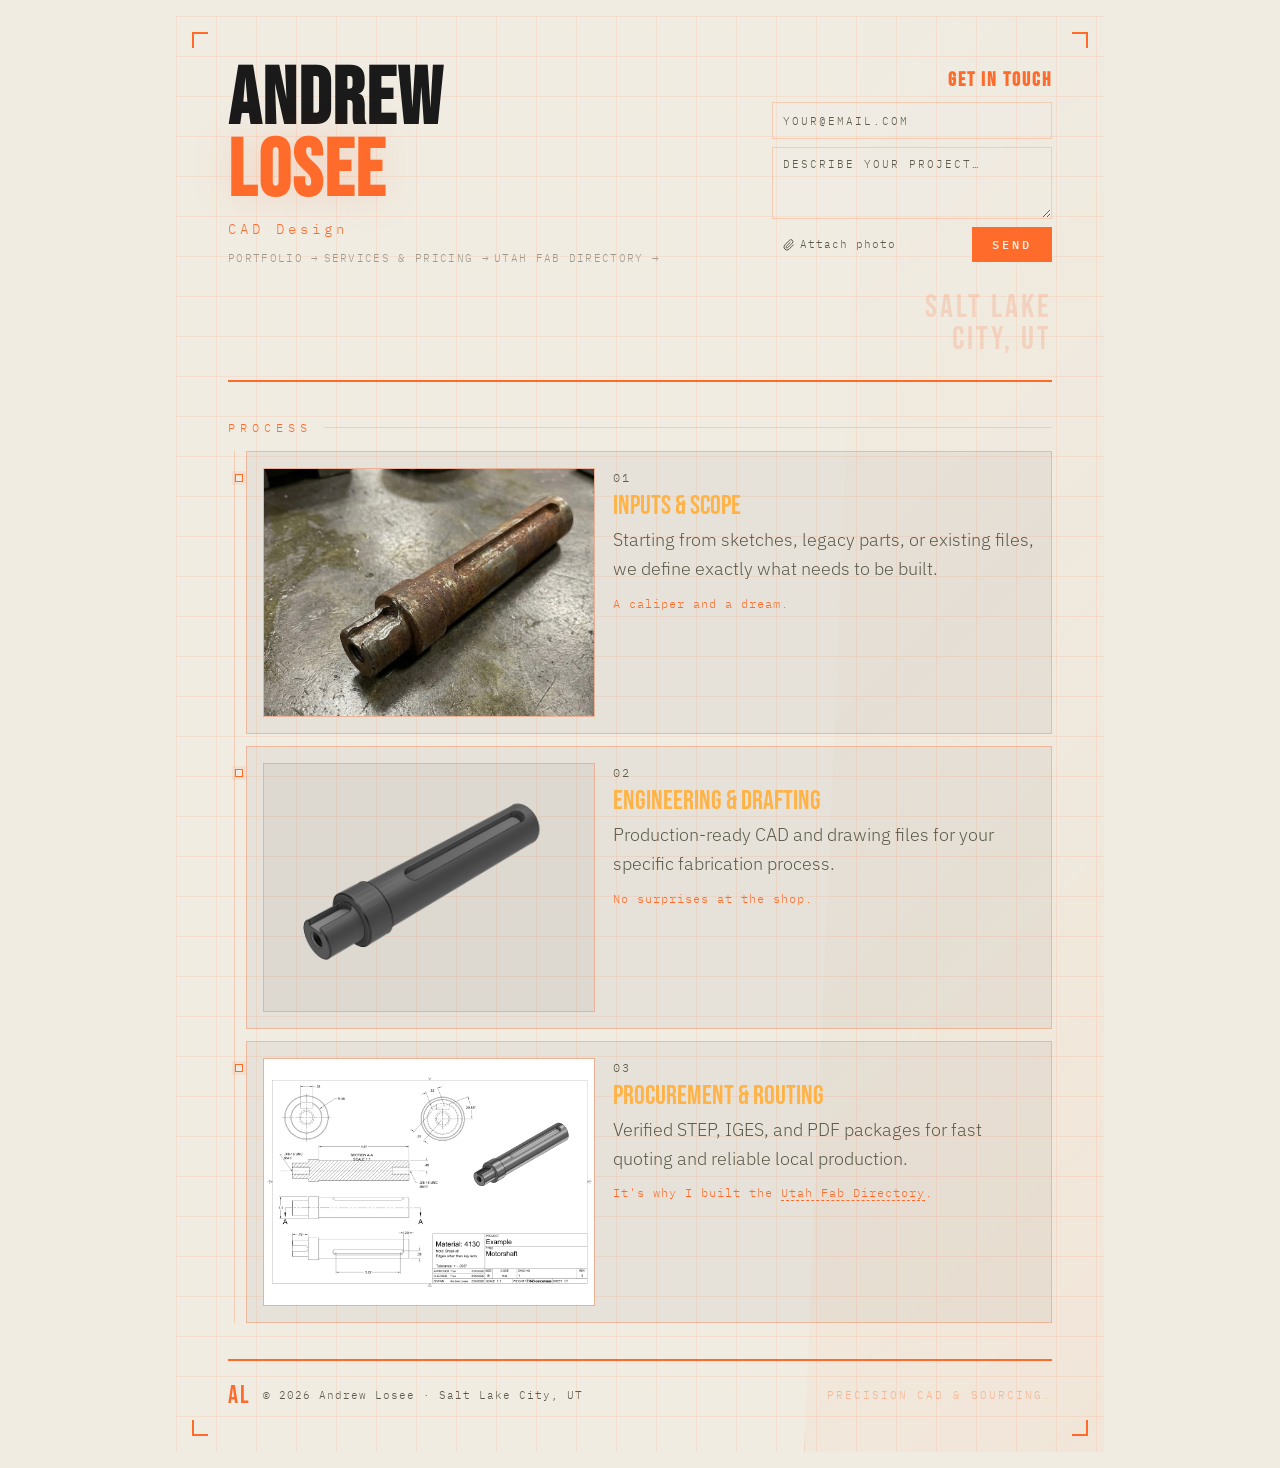
==== src/index.html @ 6720c411 "Description change no...." ====
<!DOCTYPE html>
<html lang="en">
<head>
  <meta charset="UTF-8">
  <meta name="viewport" content="width=device-width, initial-scale=1.0">

  <!-- SEO -->
  <title>Andrew Losee | CAD Design & Utah Fab Directory – Salt Lake City, UT</title>
  <meta name="description" content="CAD design and reverse engineering services in Salt Lake City, UT - plus the Utah Fabrication Directory, a searchable index of Utah machine shops, welders, laser cutters, and specialty fabricators.">
  <meta name="keywords" content="CAD design, Fusion 360, reverse engineering, blueprint, machinist, fabrication, Salt Lake City, Utah, Utah fabrication directory, machine shops Utah, laser cutting Utah, welding Utah">

  <!-- Open Graph -->
  <meta property="og:title" content="Andrew Losee | CAD Design & Utah Fab Directory">
  <meta property="og:description" content="CAD drafting services in Salt Lake City - napkin sketch to production-ready files. Also home of the Utah Fabrication Directory: machine shops, welders, laser cutters, and more across Utah.">
  <meta property="og:type" content="website">
  <meta property="og:url" content="https://utahfabdirectory.com">
  <meta property="og:image" content="https://utahfabdirectory.com/og-preview.png">

  <!-- Crosshair favicon (inline SVG, no extra file needed) -->
  <link rel="icon" href="data:image/svg+xml,<svg xmlns='http://www.w3.org/2000/svg' viewBox='0 0 32 32'><rect width='32' height='32' fill='%230d1117'/><circle cx='16' cy='16' r='10' fill='none' stroke='%23ff6b2b' stroke-width='1.5'/><line x1='16' y1='2' x2='16' y2='30' stroke='%23ff6b2b' stroke-width='1'/><line x1='2' y1='16' x2='30' y2='16' stroke='%23ff6b2b' stroke-width='1'/><circle cx='16' cy='16' r='2' fill='%23ff6b2b'/></svg>">

  <!-- Fonts -->
  <link rel="preconnect" href="https://fonts.googleapis.com">
  <link rel="preconnect" href="https://fonts.gstatic.com" crossorigin>
  <link href="https://fonts.googleapis.com/css2?family=Bebas+Neue&family=IBM+Plex+Mono:wght@400;600&family=IBM+Plex+Sans:ital,wght@0,300;0,400;0,600;1,300&family=Share+Tech+Mono&family=Barlow:wght@300;400;600&display=swap" rel="stylesheet">

  <!-- Stylesheets -->
  <link rel="stylesheet" href="css/base.css">
  <link rel="stylesheet" href="css/styles.css">
</head>
<body>

  <!-- ── LIGHTBOX ── -->
  <div class="lightbox" id="lightbox" role="dialog" aria-label="Portfolio image viewer" aria-modal="true">
    <button class="lightbox-close" onclick="closeLightbox()">[ CLOSE ]</button>
    <button class="lightbox-arrow lightbox-prev" onclick="navigateLightbox(-1)" aria-label="Previous image">&#8249;</button>
    <img id="lightbox-img" src="" alt="">
    <button class="lightbox-arrow lightbox-next" onclick="navigateLightbox(1)" aria-label="Next image">&#8250;</button>
    <div class="lightbox-label" id="lightbox-label"></div>
  </div>

  <!-- ── PAGE WRAPPER ── -->
  <div class="page-wrap">


    <div class="flyer">
      <!-- Background decoration -->
      <div class="bg-grid"></div>
      <div class="accent-bar"></div>
      <div class="corner tl"></div>
      <div class="corner tr"></div>
      <div class="corner bl"></div>
      <div class="corner br"></div>

      <!-- ── HEADER ── -->
      <header class="header">
        <div class="name-block">
          <h1>Andrew<br><span>Losee</span></h1>
          <div class="tagline">CAD Design</div>
          <a href="portfolio.html" class="pricing-nav-link">Portfolio &#8594;</a>
          <a href="pricing.html" class="pricing-nav-link">Services &amp; Pricing &#8594;</a>
          <a href="direct.html" class="pricing-nav-link">Utah Fab Directory &#8594;</a>
        </div>
        <div class="header-contact">
          <h4>Get In Touch</h4>
          <form id="contactForm" class="contact-form" novalidate>
            <div class="cf-row">
              <input type="email" id="cfEmail" class="cf-input" placeholder="your@email.com" required autocomplete="email">
            </div>
            <div class="cf-row">
              <textarea id="cfMessage" class="cf-input cf-textarea" placeholder="Describe your project…" rows="3" required maxlength="1000"></textarea>
            </div>
            <div class="cf-row cf-row--split">
              <label class="cf-file-label" id="cfFileLabel">
                <svg width="12" height="12" viewBox="0 0 24 24" fill="none" stroke="currentColor" stroke-width="2"><path d="M21.44 11.05l-9.19 9.19a6 6 0 01-8.49-8.49l9.19-9.19a4 4 0 015.66 5.66l-9.2 9.19a2 2 0 01-2.83-2.83l8.49-8.48"/></svg>
                <span id="cfFileName">Attach photo</span>
                <input type="file" id="cfFile" accept="image/*" class="sr-only">
              </label>
              <button type="submit" class="cf-submit" id="cfSubmitBtn">SEND</button>
            </div>
            <div class="cf-feedback" id="cfFeedback"></div>
          </form>
          <div id="quoteConfirmation" class="quote-confirmation" style="display:none">
            <div class="quote-msg">Project brief received. I will review the scope and provide a formal quote within 24 hours.</div>
            <p class="quote-deposit-note">Once we agree on scope and price, pay your deposit securely below.</p>
            <a href="https://paypal.me/UtahFabDirectory?country.x=US&amp;locale.x=en_US" target="_blank" rel="noopener noreferrer" class="quote-paypal-btn">Pay Deposit via PayPal</a>
            <button type="button" class="quote-reset-btn" id="quoteResetBtn">← SEND ANOTHER MESSAGE</button>
          </div>
          <div class="header-location">SALT LAKE<br>CITY, UT</div>
        </div>
      </header>

      <!-- ── PROCESS ── -->
      <section class="process-portfolio-section">
        <div class="section-label">Process</div>
        <div class="timeline">

          <article class="timeline-step">
            <div class="timeline-media thumb" onclick="openLightbox(this)" data-label="INTAKE · Rusty Driveshaft">
              <img src="assets/rusty driveshaft.png" alt="Rusty driveshaft on a workbench" loading="lazy">
              <div class="thumb-overlay">[ VIEW ]</div>
            </div>
            <div class="timeline-content">
              <div class="step-num">01</div>
              <div class="step-title">Inputs &amp; Scope</div>
              <div class="step-desc">Starting from sketches, legacy parts, or existing files, we define exactly what needs to be built.</div>
              <div class="step-caption">A caliper and a dream.</div>
            </div>
          </article>

          <article class="timeline-step">
            <div class="timeline-media thumb" onclick="openLightbox(this)" data-label="MODEL · Render">
              <img src="assets/Render.png" alt="CAD render of a driveshaft" loading="lazy">
              <div class="thumb-overlay">[ VIEW ]</div>
            </div>
            <div class="timeline-content">
              <div class="step-num">02</div>
              <div class="step-title">Engineering &amp; Drafting</div>
              <div class="step-desc">Production-ready CAD and drawing files for your specific fabrication process.</div>
              <div class="step-caption">No surprises at the shop.</div>
            </div>
          </article>

          <article class="timeline-step">
            <div class="timeline-media thumb" onclick="openLightbox(this)" data-label="OUTPUT · Blueprint">
              <img src="assets/Driveshaft blueprint.png" alt="Blueprint drawing of the driveshaft" loading="lazy">
              <div class="thumb-overlay">[ VIEW ]</div>
            </div>
            <div class="timeline-content">
              <div class="step-num">03</div>
              <div class="step-title">Procurement &amp; Routing</div>
              <div class="step-desc">Verified STEP, IGES, and PDF packages for fast quoting and reliable local production.</div>
              <div class="step-caption">It's why I built the <a href="direct.html" class="inline-link">Utah Fab Directory</a>.</div>
            </div>
          </article>

        </div>
      </section>

      <!-- ── FOOTER / CONTACT ── -->
      <footer class="footer">
        <div class="footer-sig">
          <span class="footer-initials">AL</span>
          <span class="footer-copy">&copy; 2026 Andrew Losee &middot; Salt Lake City, UT</span>
        </div>
        <div class="footer-tagline">Precision CAD &amp; Sourcing.</div>
      </footer>

    </div><!-- end .flyer -->
  </div><!-- end .page-wrap -->

  <!-- Supabase JS client -->
  <script defer src="https://cdn.jsdelivr.net/npm/@supabase/supabase-js@2/dist/umd/supabase.min.js"></script>
  <!-- Script loads last so DOM is ready -->
  <script type="module" src="js/modules/script.js"></script>

</body>
</html>
---- src/css/base.css ----
/* ═══════════════════════════════════════════════════════════════════════
   BASE.CSS — Shared foundation for entire Utah Fab project
   Loaded FIRST on every page. Page-specific sheets override as needed.
   ═══════════════════════════════════════════════════════════════════════ */

/* ── CSS RESET ───────────────────────────────────────────────────────── */
*, *::before, *::after {
  box-sizing: border-box;
  margin: 0;
  padding: 0;
  border-radius: 0 !important;
}

html {
  scroll-behavior: smooth;
}

img, picture, video, canvas, svg {
  display: block;
  max-width: 100%;
}

input, button, textarea, select {
  font: inherit;
}

select {
  background: var(--bg-deep);
  border: 1px solid var(--border-neutral);
  border-radius: var(--radius);
  color: var(--text-main);
  font-family: var(--font-mono);
  font-size: 0.8rem;
  padding: 8px 28px 8px 12px;  /* right padding reserves space for custom arrow */
  outline: none;
  cursor: pointer;
  transition: border-color 0.2s;
  appearance: none;
  -webkit-appearance: none;
  background-image: url("data:image/svg+xml,%3Csvg xmlns='http://www.w3.org/2000/svg' width='10' height='6' viewBox='0 0 10 6'%3E%3Cpath d='M0 0l5 6 5-6z' fill='%238a8a7a'/%3E%3C/svg%3E");
  background-repeat: no-repeat;
  background-position: right 10px center;
}
select:focus {
  border-color: var(--brand-orange-dim);
  outline: 2px solid var(--brand-orange-dim);
  outline-offset: 2px;
}

/* ── DESIGN TOKENS ───────────────────────────────────────────────────── */
:root {
  /* Brand palette */
  --brand-orange:      #ff6b2b;   /* Vibrant orange — portfolio accent     */
  --brand-orange-dim:  #e8500a;   /* De-saturated — directory / admin      */
  --brand-amber:       #f0a500;   /* Secondary warm — highlights, badges   */
  --brand-amber-light: #ffb347;   /* Lighter amber — step titles           */

  /* Backgrounds */
  --bg-dark:           #0d1117;   /* Deep blue-black (portfolio)           */
  --bg-deep:           #0f0f0f;   /* Near-black (directory / admin)        */
  --bg-surface:        #181818;   /* Card / header surface                 */
  --bg-surface-alt:    #222222;   /* Hover / alternate surface             */

  /* Text */
  --text-main:         #e8e4da;   /* Primary readable text                 */
  --text-bright:       #f0ebe0;   /* High-emphasis headings                */
  --text-muted:        #8a8a7a;   /* Secondary / label text                */
  --text-dim:          #7a7672;   /* Tertiary — timestamps, hints          */

  /* Borders */
  --border-color:      rgba(255, 107, 43, 0.22);  /* Warm subtle border  */
  --border-neutral:    #2e2e2e;   /* Neutral dark divider                  */

  /* Semantic */
  --danger:            #d63031;
  --success:           #00b894;

  /* Misc */
  --tag-bg:            #1e1e1e;
  --radius:            0;

  /* Fonts */
  --font-title:  'Bebas Neue', sans-serif;
  --font-mono:   'IBM Plex Mono', 'Share Tech Mono', monospace;
  --font-body:   'IBM Plex Sans', 'Barlow', sans-serif;

  /* Grid decoration */
  --grid-color:  rgba(255, 107, 43, 0.07);
}

/* ── GLOBAL BASE STYLES ──────────────────────────────────────────────── */
body {
  font-family: var(--font-body);
  background: var(--bg-deep);
  color: var(--text-main);
  min-height: 100vh;
  min-height: 100dvh;
  line-height: 1.6;
  font-weight: 300;
  -webkit-font-smoothing: antialiased;
}

::selection {
  background: rgba(255, 107, 43, 0.3);
  color: var(--text-bright);
}

a {
  color: inherit;
  text-decoration: none;
}

/* ── SCROLLBAR ───────────────────────────────────────────────────────── */
/* Chromium / Safari */
::-webkit-scrollbar       { width: 6px; height: 6px; }
::-webkit-scrollbar-track { background: var(--bg-deep); }
::-webkit-scrollbar-thumb { background: var(--border-neutral); border-radius: 0; }
::-webkit-scrollbar-thumb:hover { background: var(--brand-orange-dim); }
/* Firefox */
html {
  scrollbar-width: thin;
  scrollbar-color: var(--border-neutral) var(--bg-deep);
}

/* ── SHARED ENGINEERING DECORATIONS ──────────────────────────────────── */
.bg-grid {
  position: absolute; inset: 0;
  background-image:
    linear-gradient(rgba(255,107,43,0.06) 1px, transparent 1px),
    linear-gradient(90deg, rgba(255,107,43,0.06) 1px, transparent 1px);
  background-size: 40px 40px;
  pointer-events: none;
  z-index: 0;
}

.corner { position: absolute; width: 16px; height: 16px; pointer-events: none; z-index: 2; }
.corner.tl { top: 16px; left: 16px; border-top: 2px solid var(--brand-orange); border-left: 2px solid var(--brand-orange); }
.corner.tr { top: 16px; right: 16px; border-top: 2px solid var(--brand-orange); border-right: 2px solid var(--brand-orange); }
.corner.bl { bottom: 16px; left: 16px; border-bottom: 2px solid var(--brand-orange); border-left: 2px solid var(--brand-orange); }
.corner.br { bottom: 16px; right: 16px; border-bottom: 2px solid var(--brand-orange); border-right: 2px solid var(--brand-orange); }

.section-label {
  font-family: var(--font-mono);
  font-size: 12px;
  color: var(--brand-orange);
  letter-spacing: 5px;
  text-transform: uppercase;
  margin-bottom: 14px;
  display: flex;
  align-items: center;
  gap: 12px;
}
.section-label::after {
  content: '';
  flex: 1;
  height: 1px;
  background: rgba(255,107,43,0.25);
}

.ref-tag {
  position: absolute; bottom: 18px; left: 50%;
  transform: translateX(-50%);
  font-family: var(--font-mono);
  font-size: 11px;
  color: rgba(255,107,43,0.3);
  letter-spacing: 3px;
  white-space: nowrap;
  pointer-events: none;
}

/* ── ENTRANCE ANIMATIONS ─────────────────────────────────────────────── */
@keyframes revealUp {
  from { opacity: 0; transform: translateY(24px); }
  to   { opacity: 1; transform: translateY(0); }
}

@keyframes revealFade {
  from { opacity: 0; }
  to   { opacity: 1; }
}

@media (prefers-reduced-motion: reduce) {
  *, *::before, *::after {
    animation-duration: 0.01ms !important;
    animation-iteration-count: 1 !important;
    transition-duration: 0.01ms !important;
  }
}

/* ── UTILITY CLASSES ─────────────────────────────────────────────────── */
.hidden  { display: none !important; }
.sr-only {
  position: absolute; width: 1px; height: 1px;
  padding: 0; margin: -1px; overflow: hidden;
  clip-path: inset(50%); border: 0;
}
---- src/css/styles.css ----
/* ═══════════════════════════════════════════════════════════════════════
   STYLES.CSS — Portfolio page (index.html)
   Requires: base.css loaded first
   ═══════════════════════════════════════════════════════════════════════ */

/* ── PAGE-SPECIFIC OVERRIDES ── */
:root {
  /* Portfolio uses the blue-black bg and vibrant orange */
  --iron: var(--bg-dark);
  --orange: var(--brand-orange);
  --amber: var(--brand-amber-light);
  --light: var(--text-main);
  --muted: var(--text-muted);
  --radius: 0;
  --card-bg: rgba(255, 255, 255, 0.03);
  --card-border: var(--border-color);

  /* ── TYPE SCALE ── */
  --fs-xs: 11px;
  --fs-sm: 12px;
  --fs-base: 14px;
  --fs-md: 15px;
  --fs-lg: 18px;
  --fs-xl: 20px;
  --fs-2xl: 22px;
  --fs-3xl: 25px;
  --fs-4xl: 27px;
  --fs-5xl: 32px;
  --fs-hero: clamp(52px, 8vw, 80px);
}

/* ── LIGHT / BLUEPRINT MODE ── */
body.light-mode {
  --iron: #f0ece2;
  --light: #1a1a1a;
  --muted: #5a5a4a;
  --card-bg: rgba(0, 0, 0, 0.04);
  --card-border: rgba(255, 107, 43, 0.35);
  --grid-color: rgba(255, 107, 43, 0.1);
}

body {
  background: var(--iron);
  color: var(--light);
  font-family: var(--font-body);
  transition:
    background 0.3s,
    color 0.3s;
}

/* System preference fallback */
@media (prefers-color-scheme: light) {
  body:not(.dark-mode) {
    --iron: #f0ece2;
    --light: #1a1a1a;
    --muted: #5a5a4a;
    --card-bg: rgba(0, 0, 0, 0.04);
    --card-border: rgba(255, 107, 43, 0.35);
    --grid-color: rgba(255, 107, 43, 0.1);
  }
}

/* ── LAYOUT ── */
.page-wrap {
  max-width: 960px;
  margin: 0 auto;
  padding: 16px;
}

.flyer {
  position: relative;
  overflow: hidden;
  padding: 48px 52px 44px;
}

/* Lift all non-decorative children above .bg-grid (z-index: 0) in one rule */
.flyer > *:not(.bg-grid):not(.accent-bar):not(.corner) {
  position: relative;
  z-index: 1;
}

/* ── BACKGROUND & DECORATION ── */
/* bg-grid: base.css provides defaults; portfolio uses --grid-color */
.bg-grid {
  background-image:
    linear-gradient(var(--grid-color) 1px, transparent 1px),
    linear-gradient(90deg, var(--grid-color) 1px, transparent 1px);
}

.accent-bar {
  position: absolute;
  top: 0;
  right: 0;
  width: 300px;
  height: 100%;
  background: linear-gradient(135deg, transparent, rgba(255, 107, 43, 0.05));
  border-left: 1px solid rgba(255, 107, 43, 0.15);
  clip-path: polygon(60px 0, 100% 0, 100% 100%, 0 100%);
  pointer-events: none;
}

/* Portfolio overrides corners to use local --orange alias */
.corner.tl {
  border-color: var(--orange);
}
.corner.tr {
  border-color: var(--orange);
}
.corner.bl {
  border-color: var(--orange);
}
.corner.br {
  border-color: var(--orange);
}

.ref-tag {
  font-size: var(--fs-xs);
}

/* ── HEADER ── */
.header {
  display: flex;
  justify-content: space-between;
  align-items: flex-start;
  border-bottom: 2px solid var(--orange);
  padding-bottom: 24px;
  margin-bottom: 36px;
  position: relative;
  animation: revealUp 0.7s ease-out both;
}

.name-block h1 {
  font-family: var(--font-title);
  font-size: var(--fs-hero);
  line-height: 0.9;
  letter-spacing: 2px;
  color: var(--light);
}
.name-block h1 span {
  color: var(--orange);
  text-shadow: 0 0 40px rgba(255, 107, 43, 0.2);
}

.tagline {
  font-family: var(--font-mono);
  font-size: var(--fs-base);
  color: var(--orange);
  letter-spacing: 4px;
  margin-top: 10px;
}

.badge {
  background: var(--orange);
  color: var(--bg-dark);
  font-family: var(--font-title);
  font-size: var(--fs-lg);
  letter-spacing: 2px;
  padding: 6px 14px;
  border-radius: var(--radius);
  white-space: nowrap;
  flex-shrink: 0;
}

.header-contact {
  display: flex;
  flex-direction: column;
  align-items: flex-end;
  gap: 6px;
  text-align: right;
}

.header-contact h4 {
  font-family: var(--font-title);
  font-size: var(--fs-xl);
  letter-spacing: 2px;
  color: var(--orange);
}

.header-location {
  font-family: var(--font-title);
  font-size: var(--fs-5xl);
  color: rgba(255, 107, 43, 0.18);
  letter-spacing: 3px;
  line-height: 1;
}

/* ── SECTION LABELS ── */
/* section-label base in base.css; portfolio overrides font-size + color */
.section-label {
  font-size: var(--fs-sm);
  color: var(--orange);
}

/* ── PROCESS + PORTFOLIO ── */
.process-portfolio-section {
  margin-bottom: 36px;
  position: relative;
  animation: revealUp 0.7s 0.15s ease-out both;
}

.timeline {
  position: relative;
  display: grid;
  gap: 12px;
  padding-left: 18px;
}
.timeline::before {
  content: "";
  position: absolute;
  left: 6px;
  top: 0;
  bottom: 0;
  width: 1px;
  background: rgba(255, 107, 43, 0.25);
}

.timeline-step {
  position: relative;
  display: grid;
  grid-template-columns: 1.1fr 1.4fr;
  gap: 18px;
  padding: 16px;
  border: 1px solid var(--card-border);
  background: var(--card-bg);
  transition: transform 0.25s ease, border-color 0.25s ease, box-shadow 0.25s ease;
}
.timeline-step:hover {
  transform: translateY(-2px);
  border-color: rgba(255, 107, 43, 0.4);
  box-shadow: 0 4px 24px rgba(255, 107, 43, 0.06);
}
.timeline-step::before {
  content: "";
  position: absolute;
  left: -12px;
  top: 22px;
  width: 8px;
  height: 8px;
  border-radius: 0;
  background: var(--iron);
  border: 1px solid var(--orange);
  box-shadow: 0 0 0 3px rgba(255, 107, 43, 0.08);
}

.timeline-content .step-num {
  font-family: var(--font-mono);
  font-size: var(--fs-sm);
  color: var(--muted);
  letter-spacing: 2px;
  margin-bottom: 6px;
}
.timeline-content .step-title {
  font-family: var(--font-title);
  font-size: var(--fs-4xl);
  color: var(--amber);
  line-height: 1;
  margin-bottom: 6px;
}
.timeline-content .step-desc {
  font-size: var(--fs-lg);
  color: var(--muted);
  line-height: 1.6;
  font-weight: 300;
}
.timeline-content .inline-link {
  color: var(--orange);
  text-decoration: none;
  border-bottom: 1px dashed var(--orange);
  transition:
    color 0.15s,
    border-color 0.15s;
}
.timeline-content .inline-link:hover {
  color: #fff;
  border-bottom-color: #fff;
}
.timeline-content .step-caption {
  margin-top: 10px;
  font-family: var(--font-mono);
  font-size: var(--fs-sm);
  color: var(--orange);
  letter-spacing: 1px;
}

.thumb {
  aspect-ratio: 4/3;
  border: 1px solid var(--card-border);
  background: var(--card-bg);
  cursor: pointer;
  position: relative;
  overflow: hidden;
  display: flex;
  align-items: center;
  justify-content: center;
  transition: border-color 0.2s;
}
.thumb:hover {
  border-color: var(--orange);
}
.thumb:hover .thumb-overlay {
  opacity: 1;
}

.thumb img {
  width: 100%;
  height: 100%;
  object-fit: cover;
  display: block;
  transition: transform 0.3s ease;
}
.thumb:hover img {
  transform: scale(1.03);
}

.thumb-placeholder {
  font-family: var(--font-mono);
  font-size: var(--fs-xs);
  color: var(--muted);
  letter-spacing: 2px;
  text-align: center;
  padding: 8px;
  line-height: 2;
}

.thumb-overlay {
  position: absolute;
  inset: 0;
  background: rgba(255, 107, 43, 0.15);
  display: flex;
  align-items: center;
  justify-content: center;
  opacity: 0;
  transition: opacity 0.2s;
  font-family: var(--font-mono);
  font-size: var(--fs-xs);
  color: var(--orange);
  letter-spacing: 2px;
}

/* ── LIGHTBOX ── */
.lightbox {
  display: none;
  position: fixed;
  inset: 0;
  background: rgba(0, 0, 0, 0.92);
  z-index: 1000;
  align-items: center;
  justify-content: center;
  flex-direction: column;
  gap: 16px;
}
.lightbox.open {
  display: flex;
}
.lightbox img {
  max-width: 90vw;
  max-height: 80vh;
  object-fit: contain;
  border: 1px solid var(--orange);
}
.lightbox-close {
  font-family: var(--font-mono);
  font-size: var(--fs-base);
  color: var(--orange);
  letter-spacing: 3px;
  cursor: pointer;
  background: none;
  border: 1px solid var(--orange);
  padding: 8px 20px;
}
.lightbox-close:focus {
  outline: 2px solid var(--orange);
  outline-offset: 2px;
}
.lightbox-label {
  font-family: var(--font-mono);
  font-size: var(--fs-sm);
  color: var(--muted);
  letter-spacing: 2px;
}

/* Lightbox prev / next arrows */
.lightbox-arrow {
  position: fixed;
  top: 50%;
  transform: translateY(-50%);
  background: rgba(255, 107, 43, 0.08);
  border: 1px solid rgba(255, 107, 43, 0.3);
  color: var(--orange);
  font-size: 2.5rem;
  line-height: 1;
  padding: 12px 16px;
  cursor: pointer;
  z-index: 1001;
  transition:
    background 0.2s,
    border-color 0.2s;
}
.lightbox-arrow:hover {
  background: rgba(255, 107, 43, 0.18);
  border-color: var(--orange);
}
.lightbox-arrow:focus {
  outline: 2px solid var(--orange);
  outline-offset: 2px;
}
.lightbox-prev {
  left: 1rem;
}
.lightbox-next {
  right: 1rem;
}

/* ── CAPABILITIES GRID ── */
.caps-grid {
  display: grid;
  grid-template-columns: repeat(4, 1fr);
  gap: 10px;
  margin-bottom: 16px;
}
.caps-card {
  border: 1px solid rgba(255,255,255,0.1);
  padding: 14px 16px;
  background: rgba(255,255,255,0.03);
  transition: transform 0.25s ease, border-color 0.25s ease;
}
.caps-card:hover {
  transform: translateY(-2px);
  border-color: rgba(255, 107, 43, 0.35);
}
.caps-card--featured {
  border-color: var(--orange);
  background: rgba(255,107,43,0.06);
}
.caps-card-label {
  font-family: var(--font-mono);
  font-size: 9px;
  letter-spacing: 2px;
  color: var(--orange);
  margin-bottom: 10px;
  text-transform: uppercase;
}
.caps-list {
  list-style: none;
  padding: 0;
  margin: 0;
  display: flex;
  flex-direction: column;
  gap: 6px;
}
.caps-item {
  font-family: var(--font-mono);
  font-size: var(--fs-xs);
  color: var(--muted);
  letter-spacing: 0.5px;
  padding-left: 10px;
  position: relative;
}
.caps-item::before {
  content: '';
  position: absolute;
  left: 0;
  top: 50%;
  transform: translateY(-50%);
  width: 4px;
  height: 1px;
  background: var(--muted);
}
.caps-item--primary {
  color: var(--light);
  font-weight: 600;
}
.caps-item--primary::before {
  background: var(--orange);
  width: 5px;
}
.caps-portfolio-link {
  text-align: right;
}
.caps-view-btn {
  font-family: var(--font-mono);
  font-size: var(--fs-xs);
  letter-spacing: 2px;
  color: var(--orange);
  text-decoration: none;
  text-transform: uppercase;
  transition: opacity 0.2s;
}
.caps-view-btn:hover { opacity: 0.7; }

/* ── VALUE PROPOSITION ── */
.value-prop-section {
  margin-bottom: 36px;
  position: relative;
  animation: revealUp 0.7s 0.3s ease-out both;
}

/* Collapsible toggle label */
.section-label--toggle {
  display: flex;
  align-items: center;
  gap: 6px;
  cursor: pointer;
  background: none;
  border: none;
  padding: 0;
  -webkit-appearance: none;
  appearance: none;
  font: inherit;
  user-select: none;
}
.section-chevron {
  transition: transform 0.25s ease;
  opacity: 0.5;
  flex-shrink: 0;
}
.section-label--toggle[aria-expanded="false"] .section-chevron {
  transform: rotate(-90deg);
}

.value-prop-grid {
  display: grid;
  grid-template-columns: 1fr 1fr;
  gap: 12px;
  /* Collapse animation */
  max-height: 800px;
  overflow: hidden;
  transition: max-height 0.35s ease, opacity 0.3s ease;
  opacity: 1;
}
.value-prop-grid.collapsed {
  max-height: 0;
  opacity: 0;
}
.value-prop-card {
  border: 1px solid var(--card-border);
  background: var(--card-bg);
  padding: 28px 24px 24px;
  position: relative;
  transition: transform 0.25s ease, border-color 0.25s ease, box-shadow 0.25s ease;
}
.value-prop-card:hover {
  transform: translateY(-2px);
  box-shadow: 0 6px 28px rgba(255, 107, 43, 0.06);
}
.value-prop-card::before {
  content: "";
  position: absolute;
  top: 0;
  left: 0;
  width: 3px;
  height: 100%;
}
.value-prop-card--do::before   { background: var(--orange); }
.value-prop-card--floor::before { background: var(--orange); opacity: 0.6; }
.value-prop-card--do    { border-color: rgba(255, 107, 43, 0.25); }
.value-prop-card--floor { border-color: rgba(255, 107, 43, 0.15); }

.value-prop-icon {
  font-size: var(--fs-xl);
  color: var(--orange);
  margin-bottom: 10px;
  line-height: 1;
}
.value-prop-card--floor .value-prop-icon {
  color: var(--orange);
  opacity: 0.7;
}

/* Credential tags row */
.value-prop-creds {
  display: flex;
  flex-wrap: wrap;
  gap: 6px;
  margin-bottom: 14px;
}
.cred-tag {
  font-family: var(--font-mono);
  font-size: 9px;
  letter-spacing: 1.5px;
  text-transform: uppercase;
  color: var(--orange);
  border: 1px solid rgba(255, 107, 43, 0.3);
  padding: 4px 10px;
  white-space: nowrap;
  transition: border-color 0.2s, background 0.2s;
}
.cred-tag:hover {
  border-color: var(--orange);
  background: rgba(255, 107, 43, 0.06);
}
.value-prop-title {
  font-family: var(--font-title);
  font-size: var(--fs-3xl);
  letter-spacing: 1px;
  color: var(--light);
  line-height: 1.1;
  margin-bottom: 10px;
}
.value-prop-desc {
  font-size: var(--fs-md);
  color: var(--muted);
  line-height: 1.65;
  font-weight: 300;
  margin-bottom: 14px;
}
.value-prop-list {
  list-style: none;
  padding: 0;
  margin: 0;
  display: flex;
  flex-direction: column;
  gap: 6px;
}
.value-prop-list li {
  font-family: var(--font-mono);
  font-size: var(--fs-xs);
  color: var(--muted);
  letter-spacing: 0.5px;
  padding-left: 14px;
  position: relative;
}
.value-prop-list li::before {
  content: "▹";
  position: absolute;
  left: 0;
  color: var(--orange);
  font-size: var(--fs-xs);
}

/* Flow diagram (Your Idea → My CAD Files → Their Machine) */
.value-prop-flow {
  display: flex;
  align-items: center;
  gap: 10px;
  flex-wrap: wrap;
  margin-top: 8px;
}
.flow-step {
  font-family: var(--font-mono);
  font-size: var(--fs-sm);
  letter-spacing: 1px;
  color: var(--muted);
  padding: 6px 14px;
  border: 1px solid rgba(255, 255, 255, 0.1);
  background: rgba(255, 255, 255, 0.02);
  white-space: nowrap;
}
.flow-step--me {
  color: var(--orange);
  border-color: rgba(255, 107, 43, 0.4);
  background: rgba(255, 107, 43, 0.06);
  font-weight: 600;
}
.flow-arrow {
  font-size: var(--fs-lg);
  color: rgba(255, 107, 43, 0.35);
  line-height: 1;
}

/* ── 3D VIEWER ── */
.viewer-3d-wrap {
  margin-bottom: 20px;
  border: 1px solid var(--card-border);
  background: var(--card-bg);
  overflow: hidden;
}
.viewer-3d-wrap--full {
  margin-bottom: 28px;
}
.viewer-3d-label {
  display: flex;
  align-items: center;
  gap: 10px;
  padding: 10px 16px;
  border-bottom: 1px solid var(--card-border);
}
.viewer-3d-tag {
  font-family: var(--font-mono);
  font-size: 9px;
  letter-spacing: 2px;
  text-transform: uppercase;
  color: var(--bg-dark);
  background: var(--orange);
  padding: 2px 8px;
  font-weight: 600;
}
.viewer-3d-title {
  font-family: var(--font-mono);
  font-size: var(--fs-sm);
  color: var(--light);
  letter-spacing: 0.5px;
}
.viewer-3d-container {
  position: relative;
  width: 100%;
  aspect-ratio: 16 / 9;
  background: #000;
}
.viewer-3d-container--large {
  aspect-ratio: 16 / 10;
}
.viewer-3d-frame {
  position: absolute;
  inset: 0;
  width: 100%;
  height: 100%;
  border: none;
}
.viewer-3d-hint {
  font-family: var(--font-mono);
  font-size: var(--fs-xs);
  letter-spacing: 1px;
  color: var(--muted);
  opacity: 0.5;
  text-align: center;
  padding: 8px 16px;
  margin: 0;
}

/* ── PORTFOLIO SHOWCASE (homepage) ── */
.portfolio-showcase-section {
  margin-bottom: 36px;
  position: relative;
  animation: revealUp 0.7s 0.45s ease-out both;
}

/* ── FILTER BAR (portfolio page, shown by JS when 2+ tags exist) ── */
.port-filter-bar {
  display: none;
  gap: 6px;
  flex-wrap: wrap;
  margin-bottom: 20px;
}
.port-filter-btn {
  font-family: var(--font-mono);
  font-size: var(--fs-xs);
  letter-spacing: 2px;
  text-transform: uppercase;
  background: transparent;
  border: 1px solid rgba(255, 255, 255, 0.1);
  color: var(--muted);
  padding: 6px 14px;
  cursor: pointer;
  transition: color 0.2s, border-color 0.2s, background 0.2s;
}
.port-filter-btn:hover {
  border-color: rgba(255, 107, 43, 0.4);
  color: var(--light);
}
.port-filter-btn.active {
  background: var(--orange);
  border-color: var(--orange);
  color: var(--bg-dark);
  font-weight: 600;
}

/* ── FULL PORTFOLIO GRID (portfolio page) ── */
.port-grid--full {
  grid-template-columns: repeat(3, 1fr);
}

/* ── INLINE 3D MODEL CARD ── */
.port-thumb--model {
  aspect-ratio: 4/3;
  overflow: hidden;
  background: #0d1117;
  border: 1px solid rgba(255,255,255,0.08);
  position: relative;
}
/* OV embedded viewer host */
.model-viewer-host {
  width: 100%;
  height: 100%;
  position: relative;
  opacity: 0;
  pointer-events: none;
  transition: opacity 0.2s ease;
}
.port-thumb--model.is-model-open .model-viewer-host {
  opacity: 1;
  pointer-events: auto;
}
.model-render-curtain {
  position: absolute;
  inset: 0;
  z-index: 1;
  display: grid;
  place-items: center;
  overflow: hidden;
  transition: opacity 0.2s ease;
}
.port-thumb--model.is-model-open .model-render-curtain {
  opacity: 0;
  pointer-events: none;
}
.model-render-thumb {
  width: 100%;
  height: 100%;
  object-fit: cover;
  display: block;
}
.model-toggle-btn {
  position: absolute;
  top: 8px;
  right: 8px;
  z-index: 6;
  border: 1px solid rgba(255, 255, 255, 0.35);
  background: rgba(13, 17, 23, 0.78);
  color: var(--light);
  font-family: var(--font-mono);
  font-size: 10px;
  letter-spacing: 1.5px;
  padding: 6px 12px;
  cursor: pointer;
  text-transform: none;
}
.model-toggle-btn:hover {
  border-color: var(--orange);
  color: var(--orange);
}
.model-fullscreen-btn {
  position: absolute;
  top: 6px;
  left: 6px;
  z-index: 3;
  border: 1px solid rgba(255, 255, 255, 0.25);
  background: rgba(13, 17, 23, 0.72);
  color: var(--light);
  font-family: var(--font-mono);
  font-size: 9px;
  letter-spacing: 1.5px;
  padding: 3px 7px;
  cursor: pointer;
  transition: border-color 0.2s ease, color 0.2s ease;
}
.model-fullscreen-btn:hover,
.model-fullscreen-btn.is-active {
  border-color: var(--orange);
  color: var(--orange);
}
.model-orbit-toast {
  position: absolute;
  left: 50%;
  bottom: 10px;
  transform: translateX(-50%) translateY(6px);
  opacity: 0;
  pointer-events: none;
  z-index: 7;
  font-family: var(--font-mono);
  font-size: 10px;
  letter-spacing: 1px;
  color: var(--light);
  background: rgba(13, 17, 23, 0.9);
  border: 1px solid rgba(255, 255, 255, 0.2);
  padding: 4px 10px;
  white-space: nowrap;
  transition: opacity 0.25s ease, transform 0.25s ease;
}
.model-orbit-toast.is-visible {
  opacity: 1;
  transform: translateX(-50%) translateY(0);
}
.port-thumb--model:fullscreen {
  width: 100vw;
  height: 100vh;
  aspect-ratio: auto;
}
.model-viewer-host canvas {
  display: block;
  width: 100% !important;
  height: 100% !important;
}
/* OV progress/loading text inherits site styling */
.model-viewer-host > div:not(:has(canvas)) {
  font-family: var(--font-mono);
  font-size: var(--fs-xs);
  letter-spacing: 1px;
  color: var(--muted);
  text-align: center;
  padding-top: 35%;
}
.model-viewer-fallback {
  display: flex;
  align-items: center;
  justify-content: center;
  width: 100%;
  height: 100%;
  font-family: var(--font-mono);
  font-size: var(--fs-xs);
  letter-spacing: 2px;
  color: var(--muted);
}
.port-model-frame {
  width: 100%;
  height: 100%;
  border: none;
  display: block;
}
.port-model-badge {
  display: none;
  position: absolute;
  top: 8px;
  right: 98px;
  font-family: var(--font-mono);
  font-size: 8px;
  letter-spacing: 1.5px;
  background: var(--orange);
  color: var(--bg-dark);
  padding: 2px 7px;
  font-weight: 600;
  pointer-events: none;
  z-index: 5;
}
/* Orbit-centre XYZ gizmo overlay (Fusion 360-style) */
.ov-pivot-gizmo {
  position: absolute;
  top: 0;
  left: 0;
  pointer-events: none;
  z-index: 2;
  opacity: 0;
  transition: opacity 0.1s ease;
}
.ov-pivot-gizmo.visible {
  opacity: 1;
}
/* 3D cards don't lift - the canvas needs stable pointer events */
.port-item--model:hover { transform: none; }

/* ── EMPTY STATE ── */
.port-empty {
  padding: 3rem 1rem;
  text-align: center;
}
.port-empty-label {
  font-family: var(--font-mono);
  font-size: var(--fs-sm);
  letter-spacing: 3px;
  color: var(--muted);
  text-transform: uppercase;
}

/* ── LOADING STATE ── */
.port-loading {
  text-align: center;
  padding: 3rem 1rem;
}
.port-loading-text {
  font-family: var(--font-mono);
  font-size: var(--fs-sm);
  letter-spacing: 3px;
  color: var(--muted);
  text-transform: uppercase;
  animation: revealFade 0.8s ease-out infinite alternate;
}

/* ── FOOTER ── */
.footer {
  border-top: 2px solid var(--orange);
  padding-top: 22px;
  display: flex;
  justify-content: space-between;
  align-items: center;
  flex-wrap: wrap;
  gap: 20px;
  position: relative;
  animation: revealFade 0.8s 0.6s ease-out both;
}

.footer-sig {
  display: flex;
  align-items: center;
  gap: 12px;
}

.footer-initials {
  font-family: var(--font-title);
  font-size: var(--fs-3xl);
  color: var(--orange);
  letter-spacing: 2px;
  line-height: 1;
}

.footer-copy {
  font-family: var(--font-mono);
  font-size: var(--fs-xs);
  color: var(--muted);
  letter-spacing: 1px;
}

.footer-tagline {
  font-family: var(--font-mono);
  font-size: var(--fs-xs);
  letter-spacing: 2px;
  text-transform: uppercase;
  color: rgba(255, 107, 43, 0.4);
}

.contact-block h4 {
  font-family: var(--font-title);
  font-size: var(--fs-3xl);
  letter-spacing: 2px;
  color: var(--orange);
  margin-bottom: 8px;
}
.contact-line {
  font-family: var(--font-mono);
  font-size: var(--fs-base);
  color: var(--muted);
  letter-spacing: 2px;
  line-height: 2.2;
  display: flex;
  align-items: center;
  gap: 8px;
}
.contact-line a {
  color: var(--light);
  text-decoration: none;
  transition: color 0.2s;
}
.contact-line a:hover {
  color: var(--orange);
}

.footer-actions {
  display: flex;
  flex-direction: column;
  gap: 8px;
  align-items: flex-end;
}

.btn-print {
  font-family: var(--font-mono);
  font-size: var(--fs-sm);
  letter-spacing: 2px;
  background: var(--orange);
  color: var(--bg-dark);
  border: none;
  padding: 10px 20px;
  cursor: pointer;
  text-transform: uppercase;
  transition: opacity 0.2s;
}
.btn-print:hover {
  opacity: 0.85;
}
.btn-print:focus {
  outline: 2px solid var(--orange);
  outline-offset: 2px;
}

/* ── CONTACT FORM ── */
.contact-form {
  display: flex;
  flex-direction: column;
  gap: 8px;
  width: 280px;
}

.cf-row {
  display: flex;
  gap: 8px;
}
.cf-row--split {
  display: flex;
  gap: 8px;
  align-items: center;
}

.cf-input {
  width: 100%;
  background: rgba(255, 255, 255, 0.04);
  border: 1px solid rgba(255, 107, 43, 0.25);
  border-radius: var(--radius);
  color: var(--light);
  font-family: var(--font-mono);
  font-size: var(--fs-sm);
  letter-spacing: 1px;
  padding: 8px 10px;
  outline: none;
  transition:
    border-color 0.2s,
    box-shadow 0.2s;
}
.cf-input:focus {
  border-color: var(--orange);
  box-shadow: 0 0 0 2px rgba(255, 107, 43, 0.12);
}
.cf-input::placeholder {
  color: var(--muted);
  font-size: var(--fs-xs);
  letter-spacing: 2px;
  text-transform: uppercase;
}
.cf-textarea {
  resize: vertical;
  min-height: 52px;
  line-height: 1.5;
}

.cf-file-label {
  display: inline-flex;
  align-items: center;
  gap: 5px;
  font-family: var(--font-mono);
  font-size: var(--fs-xs);
  letter-spacing: 1px;
  color: var(--muted);
  cursor: pointer;
  padding: 6px 10px;
  border: 1px solid rgba(255, 255, 255, 0.08);
  border-radius: var(--radius);
  transition:
    border-color 0.2s,
    color 0.2s;
  white-space: nowrap;
  overflow: hidden;
  text-overflow: ellipsis;
  max-width: 160px;
  flex-shrink: 1;
}
.cf-file-label:hover {
  border-color: var(--orange);
  color: var(--light);
}
.cf-file-label.has-file {
  color: var(--orange);
  border-color: rgba(255, 107, 43, 0.4);
}

.cf-submit {
  font-family: var(--font-mono);
  font-size: var(--fs-sm);
  letter-spacing: 3px;
  background: var(--orange);
  color: var(--iron);
  border: none;
  border-radius: var(--radius);
  padding: 8px 20px;
  cursor: pointer;
  text-transform: uppercase;
  font-weight: 600;
  transition:
    opacity 0.2s,
    background 0.2s;
  flex-shrink: 0;
  margin-left: auto;
}
.cf-submit:hover {
  opacity: 0.85;
}
.cf-submit:disabled {
  opacity: 0.5;
  cursor: not-allowed;
}

.cf-feedback {
  font-family: var(--font-mono);
  font-size: var(--fs-xs);
  letter-spacing: 1px;
  min-height: 1.4em;
  transition: opacity 0.3s;
}
.cf-feedback.success {
  color: #00b894;
}
.cf-feedback.error {
  color: #d63031;
}

/* ── QUOTE CONFIRMATION (post-submit) ── */
.quote-confirmation {
  width: 280px;
  text-align: left;
}
.quote-msg {
  font-family: var(--font-mono);
  font-size: var(--fs-xs);
  letter-spacing: 1px;
  color: #00b894;
  margin-bottom: 12px;
  line-height: 1.6;
}
.quote-deposit-note {
  font-family: var(--font-body);
  font-size: var(--fs-sm);
  color: var(--muted);
  font-weight: 300;
  line-height: 1.55;
  margin-bottom: 14px;
}
.quote-paypal-btn {
  display: inline-block;
  font-family: var(--font-mono);
  font-size: var(--fs-sm);
  letter-spacing: 3px;
  text-transform: uppercase;
  background: var(--orange);
  color: var(--iron);
  text-decoration: none;
  padding: 10px 24px;
  border-radius: var(--radius);
  font-weight: 600;
  transition: opacity 0.2s;
  margin-bottom: 10px;
  display: block;
}
.quote-paypal-btn:hover { opacity: 0.85; }
.quote-reset-btn {
  display: block;
  background: none;
  border: none;
  font-family: var(--font-mono);
  font-size: var(--fs-xs);
  letter-spacing: 1px;
  color: var(--muted);
  cursor: pointer;
  padding: 4px 0;
  transition: color 0.2s;
}
.quote-reset-btn:hover { color: var(--orange); }

/* ── ENTRANCE STAGGER ── */
.timeline-step:nth-child(1) { animation: revealUp 0.5s 0.2s ease-out both; }
.timeline-step:nth-child(2) { animation: revealUp 0.5s 0.3s ease-out both; }
.timeline-step:nth-child(3) { animation: revealUp 0.5s 0.4s ease-out both; }

.caps-card:nth-child(1) { animation: revealUp 0.44s 0.35s ease-out both; }
.caps-card:nth-child(2) { animation: revealUp 0.44s 0.42s ease-out both; }
.caps-card:nth-child(3) { animation: revealUp 0.44s 0.49s ease-out both; }
.caps-card:nth-child(4) { animation: revealUp 0.44s 0.56s ease-out both; }

.value-prop-card:nth-child(1) { animation: revealUp 0.5s 0.35s ease-out both; }
.value-prop-card:nth-child(2) { animation: revealUp 0.5s 0.45s ease-out both; }

.port-item:nth-child(1) { animation: revealUp 0.5s 0.15s ease-out both; }
.port-item:nth-child(2) { animation: revealUp 0.5s 0.25s ease-out both; }
.port-item:nth-child(3) { animation: revealUp 0.5s 0.35s ease-out both; }
.port-item:nth-child(4) { animation: revealUp 0.5s 0.45s ease-out both; }

.pricing-card:nth-child(1) { animation: revealUp 0.5s 0.15s ease-out both; }
.pricing-card:nth-child(2) { animation: revealUp 0.5s 0.25s ease-out both; }
.pricing-card:nth-child(3) { animation: revealUp 0.5s 0.35s ease-out both; }

.pricing-page-nav { animation: revealFade 0.4s ease-out both; }

/* ── RESPONSIVE ── */
@media (max-width: 680px) {
  .flyer {
    padding: 32px 24px;
  }
  .header {
    flex-direction: column;
    gap: 12px;
  }
  .header-contact {
    align-items: flex-start;
    text-align: left;
  }
  .contact-form,
  .quote-confirmation {
    width: 100%;
  }
  .caps-grid {
    grid-template-columns: repeat(2, 1fr);
  }
  .value-prop-grid {
    grid-template-columns: 1fr;
  }
  .value-prop-card {
    padding: 22px 18px 18px;
  }
  .viewer-3d-container {
    aspect-ratio: 4 / 3;
  }
  .port-grid--full {
    grid-template-columns: repeat(2, 1fr);
  }
  .timeline {
    padding-left: 0;
  }
  .timeline::before {
    display: none;
  }
  .timeline-step {
    grid-template-columns: 1fr;
  }
  .timeline-step::before {
    display: none;
  }
  .services-grid {
    grid-template-columns: 1fr;
  }
  .footer {
    flex-direction: column;
    align-items: flex-start;
  }
  .footer-actions {
    align-items: flex-start;
  }
}

/* ── PRINT ── */
@media print {
  :root {
    --iron: #ffffff !important;
    --light: #000000 !important;
    --muted: #444444 !important;
    --card-bg: transparent !important;
    --card-border: rgba(0, 0, 0, 0.15) !important;
    --grid-color: rgba(0, 0, 0, 0.04) !important;
  }

  body {
    background: white;
    color: black;
  }
  body.light-mode {
    background: white;
  }

  .toggle-wrap,
  .footer-actions,
  .lightbox {
    display: none !important;
  }

  .page-wrap {
    padding: 0;
  }
  .flyer {
    padding: 24px 28px;
  }
  .market-tag.filled {
    background: #333 !important;
    color: white !important;
    border-color: #333 !important;
  }
  .badge {
    background: #333 !important;
    color: white !important;
  }
  .accent-bar {
    display: none;
  }

  @page {
    size: letter;
    margin: 0.5in;
  }
}

/* ── PRICING PAGE NAV BAR ── */
.pricing-page-nav {
  display: flex;
  align-items: center;
  gap: 16px;
  padding: 16px 0 24px;
  border-bottom: 1px solid var(--card-border);
  margin-bottom: 28px;
  flex-wrap: wrap;
}

.pricing-page-title {
  font-family: var(--font-mono);
  font-size: var(--fs-xs);
  letter-spacing: 0.12em;
  text-transform: uppercase;
  color: var(--muted);
  opacity: 0.5;
  flex: 1;
}

.pricing-back-btn {
  display: inline-flex;
  align-items: center;
  gap: 6px;
  font-family: var(--font-mono);
  font-size: var(--fs-xs);
  letter-spacing: 0.1em;
  text-transform: uppercase;
  color: var(--muted);
  text-decoration: none;
  border: 1px solid var(--card-border);
  border-radius: 0;
  padding: 5px 12px;
  transition: color 0.2s, border-color 0.2s;
  white-space: nowrap;
}
.pricing-back-btn:hover {
  color: var(--orange);
  border-color: var(--orange);
}

.pricing-back-footer {
  padding: 32px 0 8px;
  border-top: 1px solid var(--card-border);
  margin-top: 28px;
}

/* ── PRICING NAV LINK (header entry point) ── */
.pricing-nav-link {
  display: inline-block;
  margin-top: 10px;
  font-family: var(--font-mono);
  font-size: var(--fs-xs);
  letter-spacing: 0.12em;
  text-transform: uppercase;
  color: var(--muted);
  text-decoration: none;
  opacity: 0.55;
  transition: opacity 0.2s, color 0.2s;
}
.pricing-nav-link:hover {
  opacity: 1;
  color: var(--orange);
}

/* ── PRICING SUBTEXT ── */
.pricing-subtext {
  font-family: var(--font-mono);
  font-size: var(--fs-xs);
  color: var(--muted);
  letter-spacing: 0.05em;
  opacity: 0.6;
  margin-bottom: 12px;
  margin-top: -8px;
}

/* ── PRICING SECTION ─────────────────────────────────────────────────── */
.pricing-section {
  margin-bottom: 36px;
  position: relative;
}

.pricing-grid {
  display: grid;
  grid-template-columns: repeat(3, 1fr);
  gap: 2px;
  margin-top: 0;
}

/* ── PRICING CARD ── */
.pricing-card {
  background: var(--card-bg);
  border: 1px solid var(--card-border);
  padding: 24px 20px 20px;
  position: relative;
  display: flex;
  flex-direction: column;
  transition: border-color 0.2s, background 0.2s, transform 0.25s ease, box-shadow 0.25s ease;
}

.pricing-card:hover {
  transform: translateY(-2px);
  box-shadow: 0 4px 24px rgba(255, 107, 43, 0.06);
}

.pricing-card::before {
  content: "";
  position: absolute;
  top: 0;
  left: 0;
  width: 3px;
  height: 100%;
  background: var(--card-border);
  transition: background 0.2s;
}

.pricing-card:hover::before,
.pricing-card--featured::before {
  background: var(--orange);
}

.pricing-card--featured {
  background: rgba(255, 107, 43, 0.04);
  border-color: rgba(255, 107, 43, 0.35);
}

/* ── BADGE ── */
.pricing-badge {
  position: absolute;
  top: -1px;
  right: -1px;
  background: var(--orange);
  color: var(--bg-dark);
  font-family: var(--font-title);
  font-size: var(--fs-sm);
  letter-spacing: 2px;
  padding: 3px 10px;
  line-height: 1.6;
}

/* ── TIER NUMBER ── */
.pricing-tier-label {
  font-family: var(--font-mono);
  font-size: var(--fs-xs);
  color: var(--muted);
  letter-spacing: 3px;
  margin-bottom: 8px;
}

/* ── TITLE ── */
.pricing-title {
  font-family: var(--font-title);
  font-size: var(--fs-3xl);
  letter-spacing: 1px;
  color: var(--light);
  line-height: 1;
  margin-bottom: 10px;
}

/* ── PRICE ── */
.pricing-price {
  font-family: var(--font-mono);
  font-size: var(--fs-xl);
  color: var(--orange);
  letter-spacing: 1px;
  padding-bottom: 14px;
  margin-bottom: 14px;
  border-bottom: 1px solid var(--card-border);
}
.pricing-sep {
  color: var(--muted);
  margin: 0 2px;
}
.pricing-plus {
  font-size: var(--fs-base);
  color: var(--muted);
}

/* ── FEATURE LIST ── */
.pricing-features {
  list-style: none;
  padding: 0;
  margin: 0 0 16px;
  flex-grow: 1;
}

.pricing-features li {
  font-family: var(--font-body);
  font-size: var(--fs-base);
  font-weight: 300;
  color: var(--muted);
  line-height: 1.6;
  padding: 5px 0 5px 18px;
  border-bottom: 1px solid rgba(255, 107, 43, 0.06);
  position: relative;
}
.pricing-features li:last-child {
  border-bottom: none;
}
.pricing-features li::before {
  content: "▹";
  position: absolute;
  left: 0;
  color: var(--orange);
  font-family: var(--font-mono);
  font-size: var(--fs-xs);
  top: 6px;
  opacity: 0.7;
}

/* ── IDEAL FOR label ── */
.pricing-ideal {
  font-family: var(--font-mono);
  font-size: var(--fs-xs);
  color: var(--orange);
  letter-spacing: 1px;
  opacity: 0.6;
  margin-top: auto;
}

/* ── POLICY PANEL ── */
.pricing-proof {
  margin-top: 2px;
  border: 1px solid var(--card-border);
  border-left: 3px solid rgba(255, 107, 43, 0.35);
  background: var(--card-bg);
  padding: 18px 20px;
}

.pricing-proof .port-grid {
  margin-top: 14px;
}

.pricing-proof .caps-portfolio-link {
  margin-top: 14px;
  text-align: center;
}

.pricing-policy {
  margin-top: 2px;
  border: 1px solid var(--card-border);
  border-left: 3px solid rgba(255, 107, 43, 0.35);
  background: var(--card-bg);
  padding: 18px 20px;
}

.pricing-policy-label {
  font-family: var(--font-mono);
  font-size: var(--fs-xs);
  letter-spacing: 4px;
  color: var(--muted);
  text-transform: uppercase;
  margin-bottom: 14px;
}

.pricing-policy-grid {
  display: grid;
  grid-template-columns: repeat(3, 1fr);
  gap: 12px 24px;
}

.policy-item {
  display: flex;
  flex-direction: column;
  gap: 3px;
}

.policy-key {
  font-family: var(--font-mono);
  font-size: var(--fs-xs);
  color: var(--orange);
  letter-spacing: 2px;
  text-transform: uppercase;
}

.policy-val {
  font-family: var(--font-body);
  font-size: var(--fs-sm);
  font-weight: 300;
  color: var(--muted);
  line-height: 1.55;
}

/* ── RESPONSIVE ── */
@media (max-width: 680px) {
  .pricing-grid {
    grid-template-columns: 1fr;
    gap: 0;
  }
  .pricing-card + .pricing-card {
    border-top: none;
  }
  .pricing-policy-grid {
    grid-template-columns: 1fr 1fr;
  }
}

@media (min-width: 681px) and (max-width: 860px) {
  .pricing-grid {
    grid-template-columns: 1fr 1fr;
  }
  .pricing-card:last-child {
    grid-column: 1 / -1;
  }
  .pricing-card:last-child .pricing-features {
    display: grid;
    grid-template-columns: repeat(3, 1fr);
  }
}

/* ── PAYMENT BLOCK ── */
.pricing-payment-existing {
  font-family: var(--font-body);
  font-size: var(--fs-xs);
  color: var(--muted);
  margin-top: 10px;
}
.pricing-payment-existing-link {
  color: var(--orange);
  text-decoration: none;
}
.pricing-payment-existing-link:hover { text-decoration: underline; }

.pricing-payment-block {
  margin-top: 2rem;
  padding-top: 1.5rem;
  border-top: 1px solid rgba(255, 107, 43, 0.3);
  text-align: center;
}

.pricing-payment-label {
  font-family: var(--font-mono);
  font-size: var(--fs-xs);
  letter-spacing: 4px;
  color: var(--muted);
  text-transform: uppercase;
  margin-bottom: 0.5rem;
}

.pricing-payment-note {
  font-family: var(--font-body);
  font-size: var(--fs-sm);
  font-weight: 300;
  color: var(--muted);
  opacity: 0.7;
  margin-bottom: 1rem;
  max-width: 440px;
  margin-left: auto;
  margin-right: auto;
  line-height: 1.55;
}

.pricing-payment-btn {
  display: inline-block;
  font-family: var(--font-mono);
  font-size: var(--fs-sm);
  letter-spacing: 0.1em;
  text-transform: uppercase;
  text-decoration: none;
  color: #fff;
  background: var(--orange);
  border: 1px solid var(--orange);
  border-radius: 0;
  padding: 0.65rem 2rem;
  transition: background 0.2s, border-color 0.2s;
}
.pricing-payment-btn:hover {
  background: #c84009;
  border-color: #c84009;
}

/* ── PORTFOLIO PAGE ── */
.port-section {
  margin-bottom: 40px;
}
.port-grid {
  display: grid;
  grid-template-columns: repeat(3, 1fr);
  gap: 20px;
}
.port-item {
  margin: 0;
  display: flex;
  flex-direction: column;
  gap: 10px;
  transition: transform 0.25s ease;
}
.port-item:hover {
  transform: translateY(-3px);
}
.port-thumb {
  aspect-ratio: 4/3;
  overflow: hidden;
  background: rgba(255,255,255,0.03);
  border: 1px solid rgba(255,255,255,0.08);
  cursor: pointer;
}
.port-thumb img {
  width: 100%;
  height: 100%;
  object-fit: cover;
  display: block;
  transition: transform 0.3s ease;
}
.port-thumb:hover img { transform: scale(1.03); }
.port-caption {
  display: flex;
  flex-direction: column;
  gap: 3px;
}
.port-tag {
  font-family: var(--font-mono);
  font-size: 9px;
  letter-spacing: 2px;
  color: var(--orange);
  text-transform: uppercase;
}
.port-title {
  font-family: var(--font-mono);
  font-size: var(--fs-xs);
  color: var(--light);
  letter-spacing: 0.5px;
}
.port-meta {
  font-family: var(--font-body);
  font-size: var(--fs-xs);
  color: var(--muted);
  font-weight: 300;
}
.port-item--placeholder .port-placeholder {
  aspect-ratio: 4/3;
  border: 1px dashed rgba(255,255,255,0.12);
  display: flex;
  align-items: center;
  justify-content: center;
  background: rgba(255,255,255,0.02);
}
.port-placeholder-label {
  font-family: var(--font-mono);
  font-size: 9px;
  letter-spacing: 3px;
  color: rgba(255,255,255,0.2);
  text-transform: uppercase;
}
@media (max-width: 680px) {
  .port-grid { grid-template-columns: repeat(2, 1fr); gap: 14px; }
}
@media (max-width: 400px) {
  .port-grid { grid-template-columns: 1fr; }
}

/* ── PRINT (pricing) ── */
@media print {
  .pricing-policy { break-inside: avoid; }
  .pricing-grid   { break-inside: avoid; }
  .pricing-badge  { background: #333 !important; color: white !important; }
}
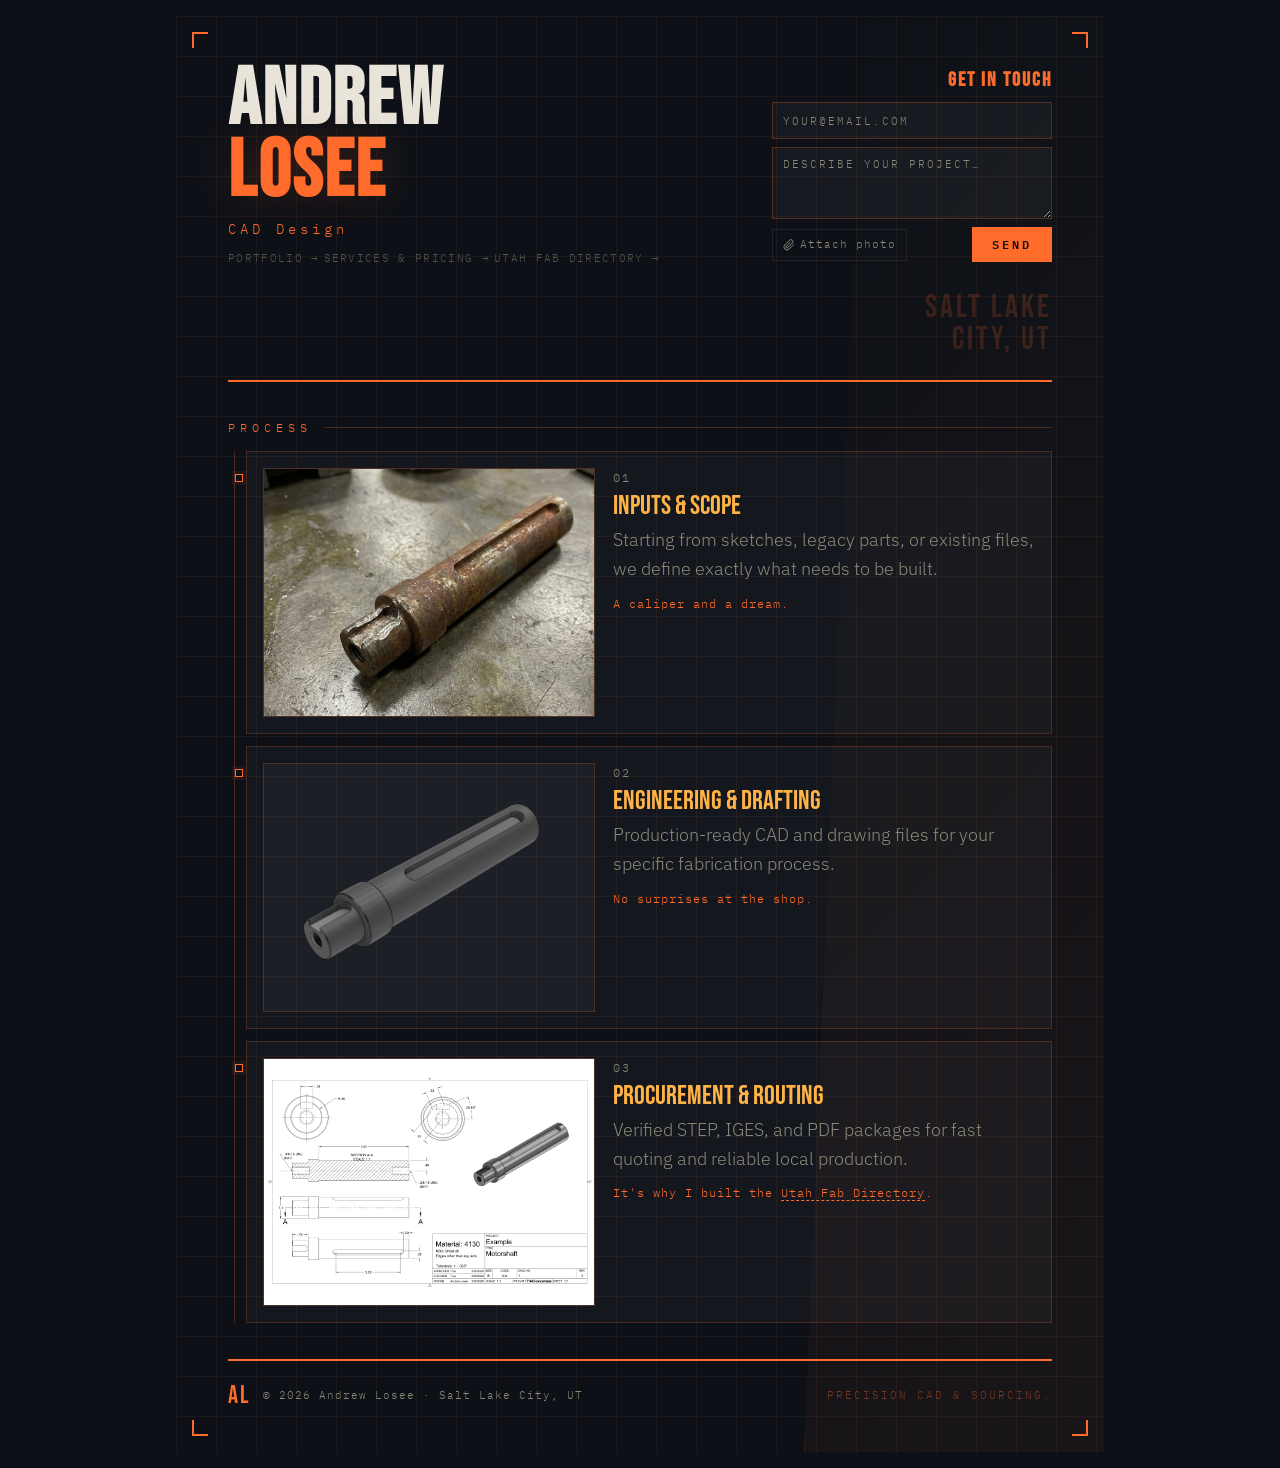
==== commit 4f0d37aa: "might regret this" ====
--- a/src/index.html
+++ b/src/index.html
@@ -33,9 +33,11 @@
   <!-- ── LIGHTBOX ── -->
   <div class="lightbox" id="lightbox" role="dialog" aria-label="Portfolio image viewer" aria-modal="true">
     <button class="lightbox-close" onclick="closeLightbox()">[ CLOSE ]</button>
-    <button class="lightbox-arrow lightbox-prev" onclick="navigateLightbox(-1)" aria-label="Previous image">&#8249;</button>
-    <img id="lightbox-img" src="" alt="">
-    <button class="lightbox-arrow lightbox-next" onclick="navigateLightbox(1)" aria-label="Next image">&#8250;</button>
+    <div class="lightbox-stage">
+      <button class="lightbox-arrow lightbox-prev" onclick="navigateLightbox(-1)" aria-label="Previous image">&#8249;</button>
+      <img id="lightbox-img" src="" alt="">
+      <button class="lightbox-arrow lightbox-next" onclick="navigateLightbox(1)" aria-label="Next image">&#8250;</button>
+    </div>
     <div class="lightbox-label" id="lightbox-label"></div>
   </div>
 
@@ -57,9 +59,9 @@
         <div class="name-block">
           <h1>Andrew<br><span>Losee</span></h1>
           <div class="tagline">CAD Design</div>
-          <a href="portfolio.html" class="pricing-nav-link">Portfolio &#8594;</a>
-          <a href="pricing.html" class="pricing-nav-link">Services &amp; Pricing &#8594;</a>
-          <a href="direct.html" class="pricing-nav-link">Utah Fab Directory &#8594;</a>
+          <a href="/portfolio/" class="pricing-nav-link">Portfolio &#8594;</a>
+          <a href="/pricing/" class="pricing-nav-link">Services &amp; Pricing &#8594;</a>
+          <a href="/directory/" class="pricing-nav-link">Utah Fab Directory &#8594;</a>
         </div>
         <div class="header-contact">
           <h4>Get In Touch</h4>
@@ -130,7 +132,7 @@
               <div class="step-num">03</div>
               <div class="step-title">Procurement &amp; Routing</div>
               <div class="step-desc">Verified STEP, IGES, and PDF packages for fast quoting and reliable local production.</div>
-              <div class="step-caption">It's why I built the <a href="direct.html" class="inline-link">Utah Fab Directory</a>.</div>
+              <div class="step-caption">It's why I built the <a href="/directory/" class="inline-link">Utah Fab Directory</a>.</div>
             </div>
           </article>
 
--- a/src/css/base.css
+++ b/src/css/base.css
@@ -8,11 +8,15 @@
   box-sizing: border-box;
   margin: 0;
   padding: 0;
-  border-radius: 0 !important;
+  border-radius: 0;
 }
 
 html {
   scroll-behavior: smooth;
+  color-scheme: dark;
+  /* Firefox scrollbar */
+  scrollbar-width: thin;
+  scrollbar-color: var(--border-neutral) var(--bg-deep);
 }
 
 img, picture, video, canvas, svg {
@@ -49,9 +53,18 @@
 
 /* ── DESIGN TOKENS ───────────────────────────────────────────────────── */
 :root {
+  /* RGB channels for opacity-aware usage */
+  --brand-orange-rgb: 255, 107, 43;
+  --bg-dark-rgb:      13, 17, 23;
+  --black-rgb:        0, 0, 0;
+  --white-rgb:        255, 255, 255;
+  --success-rgb:      0, 184, 148;
+  --amber-rgb:        255, 165, 0;
+
   /* Brand palette */
   --brand-orange:      #ff6b2b;   /* Vibrant orange — portfolio accent     */
   --brand-orange-dim:  #e8500a;   /* De-saturated — directory / admin      */
+  --brand-orange-strong:#c84009;  /* Hover/darker accent                    */
   --brand-amber:       #f0a500;   /* Secondary warm — highlights, badges   */
   --brand-amber-light: #ffb347;   /* Lighter amber — step titles           */
 
@@ -73,7 +86,12 @@
 
   /* Semantic */
   --danger:            #d63031;
+  --danger-dark:       #b02727;
   --success:           #00b894;
+  --white:             #ffffff;
+  --black:             #000000;
+  --neutral-strong:    #333333;
+  --text-print-muted:  #444444;
 
   /* Misc */
   --tag-bg:            #1e1e1e;
@@ -85,7 +103,18 @@
   --font-body:   'IBM Plex Sans', 'Barlow', sans-serif;
 
   /* Grid decoration */
-  --grid-color:  rgba(255, 107, 43, 0.07);
+  --grid-color:  rgba(var(--brand-orange-rgb), 0.07);
+
+  /* Layering scale */
+  --z-bg: 0;
+  --z-content: 1;
+  --z-corner: 2;
+  --z-float: 6;
+  --z-sticky: 50;
+  --z-header: 100;
+  --z-modal: 200;
+  --z-lightbox: 1000;
+  --z-lightbox-controls: 1001;
 }
 
 /* ── GLOBAL BASE STYLES ──────────────────────────────────────────────── */
@@ -101,7 +130,7 @@
 }
 
 ::selection {
-  background: rgba(255, 107, 43, 0.3);
+  background: rgba(var(--brand-orange-rgb), 0.3);
   color: var(--text-bright);
 }
 
@@ -116,24 +145,19 @@
 ::-webkit-scrollbar-track { background: var(--bg-deep); }
 ::-webkit-scrollbar-thumb { background: var(--border-neutral); border-radius: 0; }
 ::-webkit-scrollbar-thumb:hover { background: var(--brand-orange-dim); }
-/* Firefox */
-html {
-  scrollbar-width: thin;
-  scrollbar-color: var(--border-neutral) var(--bg-deep);
-}
 
 /* ── SHARED ENGINEERING DECORATIONS ──────────────────────────────────── */
 .bg-grid {
   position: absolute; inset: 0;
   background-image:
-    linear-gradient(rgba(255,107,43,0.06) 1px, transparent 1px),
-    linear-gradient(90deg, rgba(255,107,43,0.06) 1px, transparent 1px);
+    linear-gradient(rgba(var(--brand-orange-rgb), 0.06) 1px, transparent 1px),
+    linear-gradient(90deg, rgba(var(--brand-orange-rgb), 0.06) 1px, transparent 1px);
   background-size: 40px 40px;
   pointer-events: none;
-  z-index: 0;
-}
-
-.corner { position: absolute; width: 16px; height: 16px; pointer-events: none; z-index: 2; }
+  z-index: var(--z-bg);
+}
+
+.corner { position: absolute; width: 16px; height: 16px; pointer-events: none; z-index: var(--z-corner); }
 .corner.tl { top: 16px; left: 16px; border-top: 2px solid var(--brand-orange); border-left: 2px solid var(--brand-orange); }
 .corner.tr { top: 16px; right: 16px; border-top: 2px solid var(--brand-orange); border-right: 2px solid var(--brand-orange); }
 .corner.bl { bottom: 16px; left: 16px; border-bottom: 2px solid var(--brand-orange); border-left: 2px solid var(--brand-orange); }
@@ -141,7 +165,7 @@
 
 .section-label {
   font-family: var(--font-mono);
-  font-size: 12px;
+  font-size: 0.75rem;
   color: var(--brand-orange);
   letter-spacing: 5px;
   text-transform: uppercase;
@@ -154,15 +178,15 @@
   content: '';
   flex: 1;
   height: 1px;
-  background: rgba(255,107,43,0.25);
+  background: rgba(var(--brand-orange-rgb), 0.25);
 }
 
 .ref-tag {
   position: absolute; bottom: 18px; left: 50%;
   transform: translateX(-50%);
   font-family: var(--font-mono);
-  font-size: 11px;
-  color: rgba(255,107,43,0.3);
+  font-size: 0.6875rem;
+  color: rgba(var(--brand-orange-rgb), 0.3);
   letter-spacing: 3px;
   white-space: nowrap;
   pointer-events: none;
@@ -171,7 +195,7 @@
 /* ── ENTRANCE ANIMATIONS ─────────────────────────────────────────────── */
 @keyframes revealUp {
   from { opacity: 0; transform: translateY(24px); }
-  to   { opacity: 1; transform: translateY(0); }
+  to   { opacity: 1; transform: none; }
 }
 
 @keyframes revealFade {
--- a/src/css/styles.css
+++ b/src/css/styles.css
@@ -11,21 +11,20 @@
   --amber: var(--brand-amber-light);
   --light: var(--text-main);
   --muted: var(--text-muted);
-  --radius: 0;
-  --card-bg: rgba(255, 255, 255, 0.03);
+  --card-bg: rgba(var(--white-rgb), 0.03);
   --card-border: var(--border-color);
 
   /* ── TYPE SCALE ── */
-  --fs-xs: 11px;
-  --fs-sm: 12px;
-  --fs-base: 14px;
-  --fs-md: 15px;
-  --fs-lg: 18px;
-  --fs-xl: 20px;
-  --fs-2xl: 22px;
-  --fs-3xl: 25px;
-  --fs-4xl: 27px;
-  --fs-5xl: 32px;
+  --fs-xs: 0.6875rem;
+  --fs-sm: 0.75rem;
+  --fs-base: 0.875rem;
+  --fs-md: 0.9375rem;
+  --fs-lg: 1.125rem;
+  --fs-xl: 1.25rem;
+  --fs-2xl: 1.375rem;
+  --fs-3xl: 1.5625rem;
+  --fs-4xl: 1.6875rem;
+  --fs-5xl: 2rem;
   --fs-hero: clamp(52px, 8vw, 80px);
 }
 
@@ -34,9 +33,9 @@
   --iron: #f0ece2;
   --light: #1a1a1a;
   --muted: #5a5a4a;
-  --card-bg: rgba(0, 0, 0, 0.04);
-  --card-border: rgba(255, 107, 43, 0.35);
-  --grid-color: rgba(255, 107, 43, 0.1);
+  --card-bg: rgba(var(--black-rgb), 0.04);
+  --card-border: rgba(var(--brand-orange-rgb), 0.35);
+  --grid-color: rgba(var(--brand-orange-rgb), 0.1);
 }
 
 body {
@@ -48,18 +47,6 @@
     color 0.3s;
 }
 
-/* System preference fallback */
-@media (prefers-color-scheme: light) {
-  body:not(.dark-mode) {
-    --iron: #f0ece2;
-    --light: #1a1a1a;
-    --muted: #5a5a4a;
-    --card-bg: rgba(0, 0, 0, 0.04);
-    --card-border: rgba(255, 107, 43, 0.35);
-    --grid-color: rgba(255, 107, 43, 0.1);
-  }
-}
-
 /* ── LAYOUT ── */
 .page-wrap {
   max-width: 960px;
@@ -76,7 +63,7 @@
 /* Lift all non-decorative children above .bg-grid (z-index: 0) in one rule */
 .flyer > *:not(.bg-grid):not(.accent-bar):not(.corner) {
   position: relative;
-  z-index: 1;
+  z-index: var(--z-content);
 }
 
 /* ── BACKGROUND & DECORATION ── */
@@ -93,8 +80,8 @@
   right: 0;
   width: 300px;
   height: 100%;
-  background: linear-gradient(135deg, transparent, rgba(255, 107, 43, 0.05));
-  border-left: 1px solid rgba(255, 107, 43, 0.15);
+  background: linear-gradient(135deg, transparent, rgba(var(--brand-orange-rgb), 0.05));
+  border-left: 1px solid rgba(var(--brand-orange-rgb), 0.15);
   clip-path: polygon(60px 0, 100% 0, 100% 100%, 0 100%);
   pointer-events: none;
 }
@@ -138,7 +125,7 @@
 }
 .name-block h1 span {
   color: var(--orange);
-  text-shadow: 0 0 40px rgba(255, 107, 43, 0.2);
+  text-shadow: 0 0 40px rgba(var(--brand-orange-rgb), 0.2);
 }
 
 .tagline {
@@ -179,7 +166,7 @@
 .header-location {
   font-family: var(--font-title);
   font-size: var(--fs-5xl);
-  color: rgba(255, 107, 43, 0.18);
+  color: rgba(var(--brand-orange-rgb), 0.18);
   letter-spacing: 3px;
   line-height: 1;
 }
@@ -211,7 +198,7 @@
   top: 0;
   bottom: 0;
   width: 1px;
-  background: rgba(255, 107, 43, 0.25);
+  background: rgba(var(--brand-orange-rgb), 0.25);
 }
 
 .timeline-step {
@@ -226,8 +213,8 @@
 }
 .timeline-step:hover {
   transform: translateY(-2px);
-  border-color: rgba(255, 107, 43, 0.4);
-  box-shadow: 0 4px 24px rgba(255, 107, 43, 0.06);
+  border-color: rgba(var(--brand-orange-rgb), 0.4);
+  box-shadow: 0 4px 24px rgba(var(--brand-orange-rgb), 0.06);
 }
 .timeline-step::before {
   content: "";
@@ -239,7 +226,7 @@
   border-radius: 0;
   background: var(--iron);
   border: 1px solid var(--orange);
-  box-shadow: 0 0 0 3px rgba(255, 107, 43, 0.08);
+  box-shadow: 0 0 0 3px rgba(var(--brand-orange-rgb), 0.08);
 }
 
 .timeline-content .step-num {
@@ -271,8 +258,8 @@
     border-color 0.15s;
 }
 .timeline-content .inline-link:hover {
-  color: #fff;
-  border-bottom-color: #fff;
+  color: var(--white);
+  border-bottom-color: var(--white);
 }
 .timeline-content .step-caption {
   margin-top: 10px;
@@ -325,7 +312,7 @@
 .thumb-overlay {
   position: absolute;
   inset: 0;
-  background: rgba(255, 107, 43, 0.15);
+  background: rgba(var(--brand-orange-rgb), 0.15);
   display: flex;
   align-items: center;
   justify-content: center;
@@ -342,8 +329,8 @@
   display: none;
   position: fixed;
   inset: 0;
-  background: rgba(0, 0, 0, 0.92);
-  z-index: 1000;
+  background: rgba(var(--black-rgb), 0.92);
+  z-index: var(--z-lightbox);
   align-items: center;
   justify-content: center;
   flex-direction: column;
@@ -352,11 +339,24 @@
 .lightbox.open {
   display: flex;
 }
+/* Row container: arrow ← image → arrow */
+.lightbox-stage {
+  display: flex;
+  align-items: center;
+  justify-content: center;
+  gap: 1rem;
+  width: 100%;
+  max-width: 100vw;
+  padding: 0 1rem;
+  box-sizing: border-box;
+}
 .lightbox img {
-  max-width: 90vw;
+  max-width: min(80vw, 1200px);
   max-height: 80vh;
   object-fit: contain;
   border: 1px solid var(--orange);
+  flex: 0 1 auto;
+  min-width: 0;
 }
 .lightbox-close {
   font-family: var(--font-mono);
@@ -379,36 +379,57 @@
   letter-spacing: 2px;
 }
 
-/* Lightbox prev / next arrows */
+.lightbox-card-nav {
+  font-family: var(--font-mono);
+  font-size: var(--fs-xs);
+  color: var(--orange);
+  letter-spacing: 2px;
+  background: none;
+  border: 1px solid rgba(var(--brand-orange-rgb), 0.45);
+  padding: 6px 10px;
+  cursor: pointer;
+}
+
+.lightbox-card-nav:hover {
+  border-color: var(--orange);
+  background: rgba(var(--brand-orange-rgb), 0.12);
+}
+
+/* Lightbox prev / next arrows — flex siblings of img */
 .lightbox-arrow {
-  position: fixed;
-  top: 50%;
-  transform: translateY(-50%);
-  background: rgba(255, 107, 43, 0.08);
-  border: 1px solid rgba(255, 107, 43, 0.3);
+  flex: 0 0 auto;
+  background: rgba(var(--brand-orange-rgb), 0.08);
+  border: 1px solid rgba(var(--brand-orange-rgb), 0.3);
   color: var(--orange);
   font-size: 2.5rem;
   line-height: 1;
   padding: 12px 16px;
   cursor: pointer;
-  z-index: 1001;
   transition:
     background 0.2s,
     border-color 0.2s;
 }
 .lightbox-arrow:hover {
-  background: rgba(255, 107, 43, 0.18);
+  background: rgba(var(--brand-orange-rgb), 0.18);
   border-color: var(--orange);
 }
 .lightbox-arrow:focus {
   outline: 2px solid var(--orange);
   outline-offset: 2px;
 }
-.lightbox-prev {
-  left: 1rem;
-}
-.lightbox-next {
-  right: 1rem;
+
+@media (max-width: 768px) {
+  .lightbox-stage {
+    gap: 0.5rem;
+    padding: 0 0.5rem;
+  }
+  .lightbox img {
+    max-width: calc(100vw - 100px);
+  }
+  .lightbox-arrow {
+    font-size: 1.8rem;
+    padding: 8px 10px;
+  }
 }
 
 /* ── CAPABILITIES GRID ── */
@@ -419,22 +440,22 @@
   margin-bottom: 16px;
 }
 .caps-card {
-  border: 1px solid rgba(255,255,255,0.1);
+  border: 1px solid rgba(var(--white-rgb), 0.1);
   padding: 14px 16px;
-  background: rgba(255,255,255,0.03);
+  background: rgba(var(--white-rgb), 0.03);
   transition: transform 0.25s ease, border-color 0.25s ease;
 }
 .caps-card:hover {
   transform: translateY(-2px);
-  border-color: rgba(255, 107, 43, 0.35);
+  border-color: rgba(var(--brand-orange-rgb), 0.35);
 }
 .caps-card--featured {
   border-color: var(--orange);
-  background: rgba(255,107,43,0.06);
+  background: rgba(var(--brand-orange-rgb), 0.06);
 }
 .caps-card-label {
   font-family: var(--font-mono);
-  font-size: 9px;
+  font-size: 0.5625rem;
   letter-spacing: 2px;
   color: var(--orange);
   margin-bottom: 10px;
@@ -541,7 +562,7 @@
 }
 .value-prop-card:hover {
   transform: translateY(-2px);
-  box-shadow: 0 6px 28px rgba(255, 107, 43, 0.06);
+  box-shadow: 0 6px 28px rgba(var(--brand-orange-rgb), 0.06);
 }
 .value-prop-card::before {
   content: "";
@@ -553,8 +574,8 @@
 }
 .value-prop-card--do::before   { background: var(--orange); }
 .value-prop-card--floor::before { background: var(--orange); opacity: 0.6; }
-.value-prop-card--do    { border-color: rgba(255, 107, 43, 0.25); }
-.value-prop-card--floor { border-color: rgba(255, 107, 43, 0.15); }
+.value-prop-card--do    { border-color: rgba(var(--brand-orange-rgb), 0.25); }
+.value-prop-card--floor { border-color: rgba(var(--brand-orange-rgb), 0.15); }
 
 .value-prop-icon {
   font-size: var(--fs-xl);
@@ -576,18 +597,18 @@
 }
 .cred-tag {
   font-family: var(--font-mono);
-  font-size: 9px;
+  font-size: 0.5625rem;
   letter-spacing: 1.5px;
   text-transform: uppercase;
   color: var(--orange);
-  border: 1px solid rgba(255, 107, 43, 0.3);
+  border: 1px solid rgba(var(--brand-orange-rgb), 0.3);
   padding: 4px 10px;
   white-space: nowrap;
   transition: border-color 0.2s, background 0.2s;
 }
 .cred-tag:hover {
   border-color: var(--orange);
-  background: rgba(255, 107, 43, 0.06);
+  background: rgba(var(--brand-orange-rgb), 0.06);
 }
 .value-prop-title {
   font-family: var(--font-title);
@@ -642,19 +663,19 @@
   letter-spacing: 1px;
   color: var(--muted);
   padding: 6px 14px;
-  border: 1px solid rgba(255, 255, 255, 0.1);
-  background: rgba(255, 255, 255, 0.02);
+  border: 1px solid rgba(var(--white-rgb), 0.1);
+  background: rgba(var(--white-rgb), 0.02);
   white-space: nowrap;
 }
 .flow-step--me {
   color: var(--orange);
-  border-color: rgba(255, 107, 43, 0.4);
-  background: rgba(255, 107, 43, 0.06);
+  border-color: rgba(var(--brand-orange-rgb), 0.4);
+  background: rgba(var(--brand-orange-rgb), 0.06);
   font-weight: 600;
 }
 .flow-arrow {
   font-size: var(--fs-lg);
-  color: rgba(255, 107, 43, 0.35);
+  color: rgba(var(--brand-orange-rgb), 0.35);
   line-height: 1;
 }
 
@@ -677,7 +698,7 @@
 }
 .viewer-3d-tag {
   font-family: var(--font-mono);
-  font-size: 9px;
+  font-size: 0.5625rem;
   letter-spacing: 2px;
   text-transform: uppercase;
   color: var(--bg-dark);
@@ -695,7 +716,7 @@
   position: relative;
   width: 100%;
   aspect-ratio: 16 / 9;
-  background: #000;
+  background: var(--black);
 }
 .viewer-3d-container--large {
   aspect-ratio: 16 / 10;
@@ -738,14 +759,14 @@
   letter-spacing: 2px;
   text-transform: uppercase;
   background: transparent;
-  border: 1px solid rgba(255, 255, 255, 0.1);
+  border: 1px solid rgba(var(--white-rgb), 0.1);
   color: var(--muted);
   padding: 6px 14px;
   cursor: pointer;
   transition: color 0.2s, border-color 0.2s, background 0.2s;
 }
 .port-filter-btn:hover {
-  border-color: rgba(255, 107, 43, 0.4);
+  border-color: rgba(var(--brand-orange-rgb), 0.4);
   color: var(--light);
 }
 .port-filter-btn.active {
@@ -764,8 +785,8 @@
 .port-thumb--model {
   aspect-ratio: 4/3;
   overflow: hidden;
-  background: #0d1117;
-  border: 1px solid rgba(255,255,255,0.08);
+  background: var(--bg-dark);
+  border: 1px solid rgba(var(--white-rgb), 0.08);
   position: relative;
 }
 /* OV embedded viewer host */
@@ -784,7 +805,7 @@
 .model-render-curtain {
   position: absolute;
   inset: 0;
-  z-index: 1;
+  z-index: var(--z-content);
   display: grid;
   place-items: center;
   overflow: hidden;
@@ -804,16 +825,18 @@
   position: absolute;
   top: 8px;
   right: 8px;
-  z-index: 6;
-  border: 1px solid rgba(255, 255, 255, 0.35);
-  background: rgba(13, 17, 23, 0.78);
+  z-index: var(--z-float);
+  border: 1px solid rgba(var(--white-rgb), 0.35);
+  background: rgba(var(--bg-dark-rgb), 0.78);
   color: var(--light);
   font-family: var(--font-mono);
-  font-size: 10px;
+  font-size: 0.625rem;
   letter-spacing: 1.5px;
   padding: 6px 12px;
   cursor: pointer;
   text-transform: none;
+  opacity: 1;
+  transition: opacity 0.25s ease, border-color 0.2s ease, color 0.2s ease;
 }
 .model-toggle-btn:hover {
   border-color: var(--orange);
@@ -823,21 +846,26 @@
   position: absolute;
   top: 6px;
   left: 6px;
-  z-index: 3;
-  border: 1px solid rgba(255, 255, 255, 0.25);
-  background: rgba(13, 17, 23, 0.72);
+  z-index: var(--z-corner);
+  border: 1px solid rgba(var(--white-rgb), 0.25);
+  background: rgba(var(--bg-dark-rgb), 0.72);
   color: var(--light);
   font-family: var(--font-mono);
-  font-size: 9px;
+  font-size: 0.5625rem;
   letter-spacing: 1.5px;
   padding: 3px 7px;
   cursor: pointer;
-  transition: border-color 0.2s ease, color 0.2s ease;
+  opacity: 1;
+  transition: opacity 0.25s ease, border-color 0.2s ease, color 0.2s ease;
 }
 .model-fullscreen-btn:hover,
 .model-fullscreen-btn.is-active {
   border-color: var(--orange);
   color: var(--orange);
+}
+.port-thumb--model.model-controls-idle .model-toggle-btn,
+.port-thumb--model.model-controls-idle .model-fullscreen-btn {
+  opacity: 0;
 }
 .model-orbit-toast {
   position: absolute;
@@ -846,13 +874,13 @@
   transform: translateX(-50%) translateY(6px);
   opacity: 0;
   pointer-events: none;
-  z-index: 7;
-  font-family: var(--font-mono);
-  font-size: 10px;
+  z-index: var(--z-float);
+  font-family: var(--font-mono);
+  font-size: 0.625rem;
   letter-spacing: 1px;
   color: var(--light);
-  background: rgba(13, 17, 23, 0.9);
-  border: 1px solid rgba(255, 255, 255, 0.2);
+  background: rgba(var(--bg-dark-rgb), 0.9);
+  border: 1px solid rgba(var(--white-rgb), 0.2);
   padding: 4px 10px;
   white-space: nowrap;
   transition: opacity 0.25s ease, transform 0.25s ease;
@@ -866,10 +894,100 @@
   height: 100vh;
   aspect-ratio: auto;
 }
+
+.port-thumb--model:fullscreen .model-render-curtain,
+.port-thumb--model.is-pseudo-fullscreen .model-render-curtain {
+  display: flex;
+  align-items: center;
+  justify-content: center;
+}
+
+.port-thumb--model:fullscreen .model-render-thumb,
+.port-thumb--model.is-pseudo-fullscreen .model-render-thumb {
+  object-fit: contain;
+}
+
+/* iOS / mobile fallback: CSS pseudo-fullscreen */
+.port-thumb--model.is-pseudo-fullscreen {
+  position: fixed;
+  inset: 0;
+  z-index: 9999;
+  width: 100vw;
+  height: 100dvh;
+  min-height: 100vh;
+  max-width: none;
+  max-height: none;
+  aspect-ratio: auto;
+  border: none;
+  border-radius: 0;
+  background: var(--bg-deep);
+}
+html.has-pseudo-fullscreen,
+body.has-pseudo-fullscreen {
+  overflow: hidden;
+  overscroll-behavior: none;
+}
+
+/* Fix iOS stacking context issue by elevating the parent card during pseudo-fullscreen */
+.has-pseudo-fullscreen-wrapper {
+  z-index: 9999;
+  position: relative;
+}
+
+/* Admin grid card: native fullscreen — centre and fill children */
+.port-admin-card-img:fullscreen {
+  display: flex;
+  align-items: center;
+  justify-content: center;
+  background: var(--bg-deep);
+}
+.port-admin-card-img:fullscreen img,
+.port-admin-card-img:fullscreen iframe {
+  width: 100%;
+  height: 100%;
+  object-fit: contain;
+}
+/* Admin grid card: iOS Safari pseudo-fullscreen fallback */
+.port-admin-card-img.is-pseudo-fullscreen {
+  position: fixed;
+  inset: 0;
+  z-index: 9999;
+  width: 100vw;
+  height: 100dvh;
+  min-height: 100vh;
+  max-width: none;
+  max-height: none;
+  aspect-ratio: auto;
+  border: none;
+  border-radius: 0;
+  background: var(--bg-deep);
+  display: flex;
+  align-items: center;
+  justify-content: center;
+}
+.port-admin-card-img.is-pseudo-fullscreen img,
+.port-admin-card-img.is-pseudo-fullscreen iframe {
+  width: 100%;
+  height: 100%;
+  object-fit: contain;
+}
+
+/* Focus state — single-click highlight ring */
+.port-thumb--model.is-card-focused {
+  outline: 2px solid var(--orange);
+  outline-offset: 2px;
+  box-shadow: 0 0 0 4px rgba(var(--orange-rgb, 232, 121, 36), 0.18);
+}
 .model-viewer-host canvas {
   display: block;
   width: 100% !important;
   height: 100% !important;
+}
+.model-embed-frame {
+  width: 100%;
+  height: 100%;
+  border: none;
+  display: block;
 }
 /* OV progress/loading text inherits site styling */
 .model-viewer-host > div:not(:has(canvas)) {
@@ -903,14 +1021,14 @@
   top: 8px;
   right: 98px;
   font-family: var(--font-mono);
-  font-size: 8px;
+  font-size: 0.5rem;
   letter-spacing: 1.5px;
   background: var(--orange);
   color: var(--bg-dark);
   padding: 2px 7px;
   font-weight: 600;
   pointer-events: none;
-  z-index: 5;
+  z-index: var(--z-sticky);
 }
 /* Orbit-centre XYZ gizmo overlay (Fusion 360-style) */
 .ov-pivot-gizmo {
@@ -918,7 +1036,7 @@
   top: 0;
   left: 0;
   pointer-events: none;
-  z-index: 2;
+  z-index: var(--z-corner);
   opacity: 0;
   transition: opacity 0.1s ease;
 }
@@ -936,9 +1054,35 @@
 .port-empty-label {
   font-family: var(--font-mono);
   font-size: var(--fs-sm);
-  letter-spacing: 3px;
-  color: var(--muted);
-  text-transform: uppercase;
+  letter-spacing: 1px;
+  color: var(--muted);
+  text-transform: none;
+}
+.port-empty-actions {
+  margin-top: 14px;
+  display: flex;
+  justify-content: center;
+  gap: 10px;
+  flex-wrap: wrap;
+}
+.port-empty-btn,
+.port-empty-link {
+  font-family: var(--font-mono);
+  font-size: var(--fs-xs);
+  letter-spacing: 1px;
+  color: var(--light);
+  border: 1px solid rgba(255, 255, 255, 0.2);
+  background: rgba(255, 255, 255, 0.03);
+  padding: 8px 14px;
+  text-decoration: none;
+}
+.port-empty-btn {
+  cursor: pointer;
+}
+.port-empty-btn:hover,
+.port-empty-link:hover {
+  border-color: var(--orange);
+  color: var(--orange);
 }
 
 /* ── LOADING STATE ── */
@@ -1304,20 +1448,20 @@
 /* ── PRINT ── */
 @media print {
   :root {
-    --iron: #ffffff !important;
-    --light: #000000 !important;
-    --muted: #444444 !important;
-    --card-bg: transparent !important;
-    --card-border: rgba(0, 0, 0, 0.15) !important;
-    --grid-color: rgba(0, 0, 0, 0.04) !important;
+    --iron: var(--white);
+    --light: var(--black);
+    --muted: var(--text-print-muted);
+    --card-bg: transparent;
+    --card-border: rgba(var(--black-rgb), 0.15);
+    --grid-color: rgba(var(--black-rgb), 0.04);
   }
 
   body {
-    background: white;
-    color: black;
+    background: var(--white);
+    color: var(--black);
   }
   body.light-mode {
-    background: white;
+    background: var(--white);
   }
 
   .toggle-wrap,
@@ -1333,13 +1477,13 @@
     padding: 24px 28px;
   }
   .market-tag.filled {
-    background: #333 !important;
-    color: white !important;
-    border-color: #333 !important;
+    background: var(--neutral-strong);
+    color: var(--white);
+    border-color: var(--neutral-strong);
   }
   .badge {
-    background: #333 !important;
-    color: white !important;
+    background: var(--neutral-strong);
+    color: var(--white);
   }
   .accent-bar {
     display: none;
@@ -1454,7 +1598,7 @@
 
 .pricing-card:hover {
   transform: translateY(-2px);
-  box-shadow: 0 4px 24px rgba(255, 107, 43, 0.06);
+  box-shadow: 0 4px 24px rgba(var(--brand-orange-rgb), 0.06);
 }
 
 .pricing-card::before {
@@ -1474,8 +1618,8 @@
 }
 
 .pricing-card--featured {
-  background: rgba(255, 107, 43, 0.04);
-  border-color: rgba(255, 107, 43, 0.35);
+  background: rgba(var(--brand-orange-rgb), 0.04);
+  border-color: rgba(var(--brand-orange-rgb), 0.35);
 }
 
 /* ── BADGE ── */
@@ -1545,7 +1689,7 @@
   color: var(--muted);
   line-height: 1.6;
   padding: 5px 0 5px 18px;
-  border-bottom: 1px solid rgba(255, 107, 43, 0.06);
+  border-bottom: 1px solid rgba(var(--brand-orange-rgb), 0.06);
   position: relative;
 }
 .pricing-features li:last-child {
@@ -1576,7 +1720,7 @@
 .pricing-proof {
   margin-top: 2px;
   border: 1px solid var(--card-border);
-  border-left: 3px solid rgba(255, 107, 43, 0.35);
+  border-left: 3px solid rgba(var(--brand-orange-rgb), 0.35);
   background: var(--card-bg);
   padding: 18px 20px;
 }
@@ -1593,7 +1737,7 @@
 .pricing-policy {
   margin-top: 2px;
   border: 1px solid var(--card-border);
-  border-left: 3px solid rgba(255, 107, 43, 0.35);
+  border-left: 3px solid rgba(var(--brand-orange-rgb), 0.35);
   background: var(--card-bg);
   padding: 18px 20px;
 }
@@ -1678,7 +1822,7 @@
 .pricing-payment-block {
   margin-top: 2rem;
   padding-top: 1.5rem;
-  border-top: 1px solid rgba(255, 107, 43, 0.3);
+  border-top: 1px solid rgba(var(--brand-orange-rgb), 0.3);
   text-align: center;
 }
 
@@ -1711,7 +1855,7 @@
   letter-spacing: 0.1em;
   text-transform: uppercase;
   text-decoration: none;
-  color: #fff;
+  color: var(--white);
   background: var(--orange);
   border: 1px solid var(--orange);
   border-radius: 0;
@@ -1719,8 +1863,8 @@
   transition: background 0.2s, border-color 0.2s;
 }
 .pricing-payment-btn:hover {
-  background: #c84009;
-  border-color: #c84009;
+  background: var(--brand-orange-strong);
+  border-color: var(--brand-orange-strong);
 }
 
 /* ── PORTFOLIO PAGE ── */
@@ -1739,14 +1883,16 @@
   gap: 10px;
   transition: transform 0.25s ease;
 }
-.port-item:hover {
-  transform: translateY(-3px);
+@media (hover: hover) {
+  .port-item:hover {
+    transform: translateY(-3px);
+  }
 }
 .port-thumb {
   aspect-ratio: 4/3;
   overflow: hidden;
-  background: rgba(255,255,255,0.03);
-  border: 1px solid rgba(255,255,255,0.08);
+  background: rgba(var(--white-rgb), 0.03);
+  border: 1px solid rgba(var(--white-rgb), 0.08);
   cursor: pointer;
 }
 .port-thumb img {
@@ -1764,7 +1910,7 @@
 }
 .port-tag {
   font-family: var(--font-mono);
-  font-size: 9px;
+  font-size: 0.5625rem;
   letter-spacing: 2px;
   color: var(--orange);
   text-transform: uppercase;
@@ -1783,23 +1929,23 @@
 }
 .port-item--placeholder .port-placeholder {
   aspect-ratio: 4/3;
-  border: 1px dashed rgba(255,255,255,0.12);
+  border: 1px dashed rgba(var(--white-rgb), 0.12);
   display: flex;
   align-items: center;
   justify-content: center;
-  background: rgba(255,255,255,0.02);
+  background: rgba(var(--white-rgb), 0.02);
 }
 .port-placeholder-label {
   font-family: var(--font-mono);
-  font-size: 9px;
+  font-size: 0.5625rem;
   letter-spacing: 3px;
-  color: rgba(255,255,255,0.2);
+  color: rgba(var(--white-rgb), 0.2);
   text-transform: uppercase;
 }
 @media (max-width: 680px) {
   .port-grid { grid-template-columns: repeat(2, 1fr); gap: 14px; }
 }
-@media (max-width: 400px) {
+@media (max-width: 480px) {
   .port-grid { grid-template-columns: 1fr; }
 }
 
@@ -1807,5 +1953,5 @@
 @media print {
   .pricing-policy { break-inside: avoid; }
   .pricing-grid   { break-inside: avoid; }
-  .pricing-badge  { background: #333 !important; color: white !important; }
-}
+  .pricing-badge  { background: var(--neutral-strong); color: var(--white); }
+}
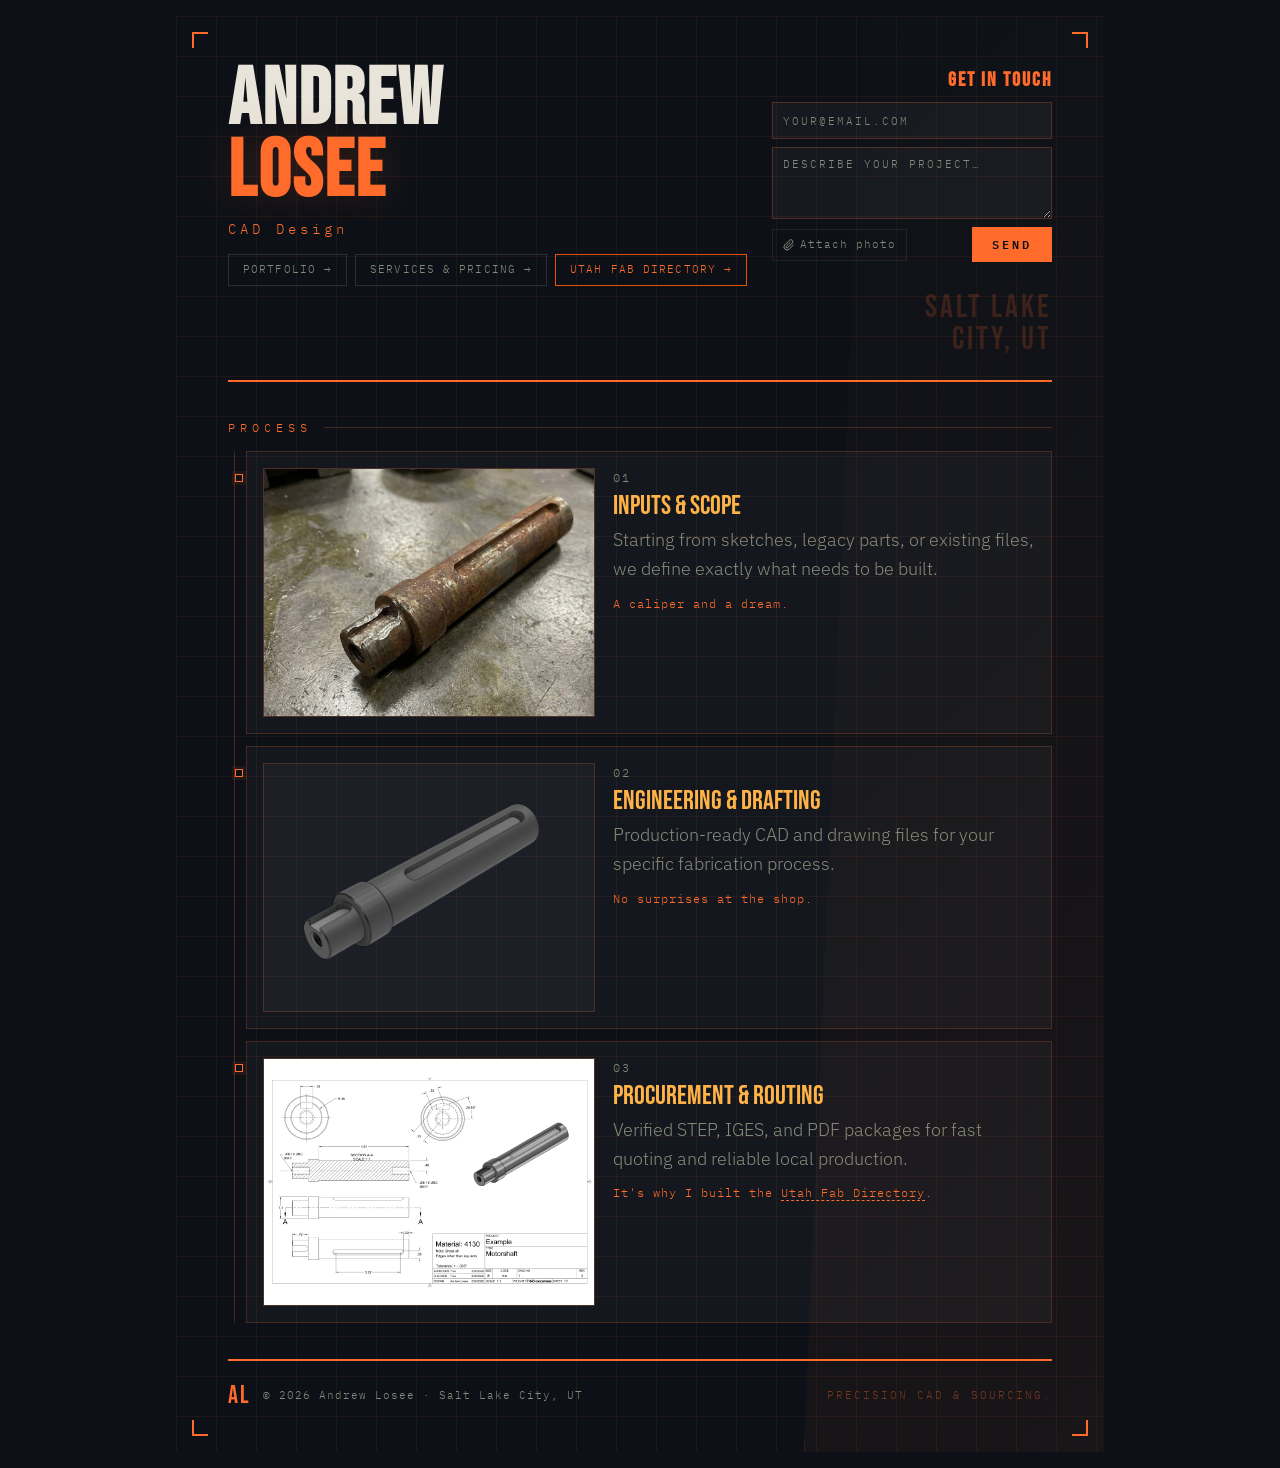
==== commit bf33f6bb: "nav tabs more visible" ====
--- a/src/index.html
+++ b/src/index.html
@@ -3,18 +3,32 @@
 <head>
   <meta charset="UTF-8">
   <meta name="viewport" content="width=device-width, initial-scale=1.0">
+  <meta name="google-site-verification" content="IYMlr2aWEb-0yX2KFI3XN-Gy59KYMTJZKEDZKqRSr3w">
 
   <!-- SEO -->
-  <title>Andrew Losee | CAD Design & Utah Fab Directory – Salt Lake City, UT</title>
-  <meta name="description" content="CAD design and reverse engineering services in Salt Lake City, UT - plus the Utah Fabrication Directory, a searchable index of Utah machine shops, welders, laser cutters, and specialty fabricators.">
+  <title>Andrew Losee | CAD Design &amp; Utah Fab Directory – Salt Lake City, UT</title>
+  <meta name="description" content="CAD design and reverse engineering in Salt Lake City, UT. Production-ready files plus the Utah Fabrication Directory — machine shops, welders, and laser cutters statewide.">
   <meta name="keywords" content="CAD design, Fusion 360, reverse engineering, blueprint, machinist, fabrication, Salt Lake City, Utah, Utah fabrication directory, machine shops Utah, laser cutting Utah, welding Utah">
+  <meta name="author" content="Andrew Losee">
+  <link rel="canonical" href="https://utahfabdirectory.com/">
 
   <!-- Open Graph -->
-  <meta property="og:title" content="Andrew Losee | CAD Design & Utah Fab Directory">
-  <meta property="og:description" content="CAD drafting services in Salt Lake City - napkin sketch to production-ready files. Also home of the Utah Fabrication Directory: machine shops, welders, laser cutters, and more across Utah.">
+  <meta property="og:title" content="Andrew Losee | CAD Design &amp; Utah Fab Directory">
+  <meta property="og:description" content="CAD drafting in Salt Lake City — napkin sketch to production-ready files. Home of the Utah Fabrication Directory: machine shops, welders, laser cutters, and more.">
   <meta property="og:type" content="website">
-  <meta property="og:url" content="https://utahfabdirectory.com">
-  <meta property="og:image" content="https://utahfabdirectory.com/og-preview.png">
+  <meta property="og:url" content="https://utahfabdirectory.com/">
+  <meta property="og:image" content="https://utahfabdirectory.com/assets/og-preview.png">
+  <meta property="og:image:width" content="1200">
+  <meta property="og:image:height" content="630">
+  <meta property="og:image:alt" content="Andrew Losee CAD Design and Utah Fabrication Directory">
+  <meta property="og:locale" content="en_US">
+  <meta property="og:site_name" content="Utah Fab Directory">
+
+  <!-- Twitter Card -->
+  <meta name="twitter:card" content="summary_large_image">
+  <meta name="twitter:title" content="Andrew Losee | CAD Design &amp; Utah Fab Directory">
+  <meta name="twitter:description" content="CAD drafting in Salt Lake City — napkin sketch to production-ready files. Home of the Utah Fabrication Directory.">
+  <meta name="twitter:image" content="https://utahfabdirectory.com/assets/og-preview.png">
 
   <!-- Crosshair favicon (inline SVG, no extra file needed) -->
   <link rel="icon" href="data:image/svg+xml,<svg xmlns='http://www.w3.org/2000/svg' viewBox='0 0 32 32'><rect width='32' height='32' fill='%230d1117'/><circle cx='16' cy='16' r='10' fill='none' stroke='%23ff6b2b' stroke-width='1.5'/><line x1='16' y1='2' x2='16' y2='30' stroke='%23ff6b2b' stroke-width='1'/><line x1='2' y1='16' x2='30' y2='16' stroke='%23ff6b2b' stroke-width='1'/><circle cx='16' cy='16' r='2' fill='%23ff6b2b'/></svg>">
@@ -26,7 +40,7 @@
 
   <!-- Stylesheets -->
   <link rel="stylesheet" href="css/base.css">
-  <link rel="stylesheet" href="css/styles.css">
+  <link rel="stylesheet" href="css/site.css">
 </head>
 <body>
 
@@ -59,9 +73,11 @@
         <div class="name-block">
           <h1>Andrew<br><span>Losee</span></h1>
           <div class="tagline">CAD Design</div>
-          <a href="/portfolio/" class="pricing-nav-link">Portfolio &#8594;</a>
-          <a href="/pricing/" class="pricing-nav-link">Services &amp; Pricing &#8594;</a>
-          <a href="/directory/" class="pricing-nav-link">Utah Fab Directory &#8594;</a>
+          <nav class="header-nav-links">
+            <a href="/portfolio/" class="pricing-nav-link">Portfolio &#8594;</a>
+            <a href="/pricing/" class="pricing-nav-link">Services &amp; Pricing &#8594;</a>
+            <a href="/directory/" class="pricing-nav-link pricing-nav-link--featured">Utah Fab Directory &#8594;</a>
+          </nav>
         </div>
         <div class="header-contact">
           <h4>Get In Touch</h4>
@@ -99,7 +115,7 @@
 
           <article class="timeline-step">
             <div class="timeline-media thumb" onclick="openLightbox(this)" data-label="INTAKE · Rusty Driveshaft">
-              <img src="assets/rusty driveshaft.png" alt="Rusty driveshaft on a workbench" loading="lazy">
+              <img src="assets/rusty driveshaft.png" alt="Rusty driveshaft on a workbench" loading="lazy" decoding="async">
               <div class="thumb-overlay">[ VIEW ]</div>
             </div>
             <div class="timeline-content">
@@ -112,7 +128,7 @@
 
           <article class="timeline-step">
             <div class="timeline-media thumb" onclick="openLightbox(this)" data-label="MODEL · Render">
-              <img src="assets/Render.png" alt="CAD render of a driveshaft" loading="lazy">
+              <img src="assets/Render.png" alt="CAD render of a driveshaft" loading="lazy" decoding="async">
               <div class="thumb-overlay">[ VIEW ]</div>
             </div>
             <div class="timeline-content">
@@ -125,7 +141,7 @@
 
           <article class="timeline-step">
             <div class="timeline-media thumb" onclick="openLightbox(this)" data-label="OUTPUT · Blueprint">
-              <img src="assets/Driveshaft blueprint.png" alt="Blueprint drawing of the driveshaft" loading="lazy">
+              <img src="assets/Driveshaft blueprint.png" alt="Blueprint drawing of the driveshaft" loading="lazy" decoding="async">
               <div class="thumb-overlay">[ VIEW ]</div>
             </div>
             <div class="timeline-content">
@@ -154,7 +170,30 @@
   <!-- Supabase JS client -->
   <script defer src="https://cdn.jsdelivr.net/npm/@supabase/supabase-js@2/dist/umd/supabase.min.js"></script>
   <!-- Script loads last so DOM is ready -->
-  <script type="module" src="js/modules/script.js"></script>
+  <script type="module" src="js/pages/home.js"></script>
+
+  <!-- Structured Data -->
+  <script type="application/ld+json">
+  {
+    "@context": "https://schema.org",
+    "@type": "ProfessionalService",
+    "name": "Andrew Losee CAD Design",
+    "url": "https://utahfabdirectory.com",
+    "description": "CAD design and reverse engineering in Salt Lake City, UT. Production-ready files for fabrication.",
+    "address": {
+      "@type": "PostalAddress",
+      "addressLocality": "Salt Lake City",
+      "addressRegion": "UT",
+      "addressCountry": "US"
+    },
+    "areaServed": {
+      "@type": "State",
+      "name": "Utah"
+    },
+    "knowsAbout": ["CAD Design", "Reverse Engineering", "Technical Drafting", "3D Modeling", "Fabrication Sourcing"],
+    "priceRange": "$80–$350+"
+  }
+  </script>
 
 </body>
 </html>
--- a/src/css/site.css
+++ b/src/css/site.css
@@ -0,0 +1,1978 @@
+/* ═══════════════════════════════════════════════════════════════════════
+   STYLES.CSS — Portfolio page (index.html)
+   Requires: base.css loaded first
+   ═══════════════════════════════════════════════════════════════════════ */
+
+/* ── PAGE-SPECIFIC OVERRIDES ── */
+:root {
+  /* Portfolio uses the blue-black bg and vibrant orange */
+  --iron: var(--bg-dark);
+  --orange: var(--brand-orange);
+  --amber: var(--brand-amber-light);
+  --light: var(--text-main);
+  --muted: var(--text-muted);
+  --card-bg: rgba(var(--white-rgb), 0.03);
+  --card-border: var(--border-color);
+
+  /* ── TYPE SCALE ── */
+  --fs-xs: 0.6875rem;
+  --fs-sm: 0.75rem;
+  --fs-base: 0.875rem;
+  --fs-md: 0.9375rem;
+  --fs-lg: 1.125rem;
+  --fs-xl: 1.25rem;
+  --fs-2xl: 1.375rem;
+  --fs-3xl: 1.5625rem;
+  --fs-4xl: 1.6875rem;
+  --fs-5xl: 2rem;
+  --fs-hero: clamp(52px, 8vw, 80px);
+}
+
+/* ── LIGHT / BLUEPRINT MODE ── */
+body.light-mode {
+  --iron: #f0ece2;
+  --light: #1a1a1a;
+  --muted: #5a5a4a;
+  --card-bg: rgba(var(--black-rgb), 0.04);
+  --card-border: rgba(var(--brand-orange-rgb), 0.35);
+  --grid-color: rgba(var(--brand-orange-rgb), 0.1);
+}
+
+body {
+  background: var(--iron);
+  color: var(--light);
+  font-family: var(--font-body);
+  transition:
+    background 0.3s,
+    color 0.3s;
+}
+
+/* ── LAYOUT ── */
+.page-wrap {
+  max-width: 960px;
+  margin: 0 auto;
+  padding: 16px;
+}
+
+.flyer {
+  position: relative;
+  overflow: hidden;
+  padding: 48px 52px 44px;
+}
+
+/* Lift all non-decorative children above .bg-grid (z-index: 0) in one rule */
+.flyer > *:not(.bg-grid):not(.accent-bar):not(.corner) {
+  position: relative;
+  z-index: var(--z-content);
+}
+
+/* ── BACKGROUND & DECORATION ── */
+/* bg-grid: base.css provides defaults; portfolio uses --grid-color */
+.bg-grid {
+  background-image:
+    linear-gradient(var(--grid-color) 1px, transparent 1px),
+    linear-gradient(90deg, var(--grid-color) 1px, transparent 1px);
+}
+
+.accent-bar {
+  position: absolute;
+  top: 0;
+  right: 0;
+  width: 300px;
+  height: 100%;
+  background: linear-gradient(135deg, transparent, rgba(var(--brand-orange-rgb), 0.05));
+  border-left: 1px solid rgba(var(--brand-orange-rgb), 0.15);
+  clip-path: polygon(60px 0, 100% 0, 100% 100%, 0 100%);
+  pointer-events: none;
+}
+
+/* Portfolio overrides corners to use local --orange alias */
+.corner.tl {
+  border-color: var(--orange);
+}
+.corner.tr {
+  border-color: var(--orange);
+}
+.corner.bl {
+  border-color: var(--orange);
+}
+.corner.br {
+  border-color: var(--orange);
+}
+
+.ref-tag {
+  font-size: var(--fs-xs);
+}
+
+/* ── HEADER ── */
+.header {
+  display: flex;
+  justify-content: space-between;
+  align-items: flex-start;
+  border-bottom: 2px solid var(--orange);
+  padding-bottom: 24px;
+  margin-bottom: 36px;
+  position: relative;
+  animation: revealUp 0.7s ease-out both;
+}
+
+.name-block h1 {
+  font-family: var(--font-title);
+  font-size: var(--fs-hero);
+  line-height: 0.9;
+  letter-spacing: 2px;
+  color: var(--light);
+}
+.name-block h1 span {
+  color: var(--orange);
+  text-shadow: 0 0 40px rgba(var(--brand-orange-rgb), 0.2);
+}
+
+.tagline {
+  font-family: var(--font-mono);
+  font-size: var(--fs-base);
+  color: var(--orange);
+  letter-spacing: 4px;
+  margin-top: 10px;
+}
+
+.badge {
+  background: var(--orange);
+  color: var(--bg-dark);
+  font-family: var(--font-title);
+  font-size: var(--fs-lg);
+  letter-spacing: 2px;
+  padding: 6px 14px;
+  border-radius: var(--radius);
+  white-space: nowrap;
+  flex-shrink: 0;
+}
+
+.header-contact {
+  display: flex;
+  flex-direction: column;
+  align-items: flex-end;
+  gap: 6px;
+  text-align: right;
+}
+
+.header-contact h4 {
+  font-family: var(--font-title);
+  font-size: var(--fs-xl);
+  letter-spacing: 2px;
+  color: var(--orange);
+}
+
+.header-location {
+  font-family: var(--font-title);
+  font-size: var(--fs-5xl);
+  color: rgba(var(--brand-orange-rgb), 0.18);
+  letter-spacing: 3px;
+  line-height: 1;
+}
+
+/* ── SECTION LABELS ── */
+/* section-label base in base.css; portfolio overrides font-size + color */
+.section-label {
+  font-size: var(--fs-sm);
+  color: var(--orange);
+}
+
+/* ── PROCESS + PORTFOLIO ── */
+.process-portfolio-section {
+  margin-bottom: 36px;
+  position: relative;
+  animation: revealUp 0.7s 0.15s ease-out both;
+}
+
+.timeline {
+  position: relative;
+  display: grid;
+  gap: 12px;
+  padding-left: 18px;
+}
+.timeline::before {
+  content: "";
+  position: absolute;
+  left: 6px;
+  top: 0;
+  bottom: 0;
+  width: 1px;
+  background: rgba(var(--brand-orange-rgb), 0.25);
+}
+
+.timeline-step {
+  position: relative;
+  display: grid;
+  grid-template-columns: 1.1fr 1.4fr;
+  gap: 18px;
+  padding: 16px;
+  border: 1px solid var(--card-border);
+  background: var(--card-bg);
+  transition: transform 0.25s ease, border-color 0.25s ease, box-shadow 0.25s ease;
+}
+.timeline-step:hover {
+  transform: translateY(-2px);
+  border-color: rgba(var(--brand-orange-rgb), 0.4);
+  box-shadow: 0 4px 24px rgba(var(--brand-orange-rgb), 0.06);
+}
+.timeline-step::before {
+  content: "";
+  position: absolute;
+  left: -12px;
+  top: 22px;
+  width: 8px;
+  height: 8px;
+  border-radius: 0;
+  background: var(--iron);
+  border: 1px solid var(--orange);
+  box-shadow: 0 0 0 3px rgba(var(--brand-orange-rgb), 0.08);
+}
+
+.timeline-content .step-num {
+  font-family: var(--font-mono);
+  font-size: var(--fs-sm);
+  color: var(--muted);
+  letter-spacing: 2px;
+  margin-bottom: 6px;
+}
+.timeline-content .step-title {
+  font-family: var(--font-title);
+  font-size: var(--fs-4xl);
+  color: var(--amber);
+  line-height: 1;
+  margin-bottom: 6px;
+}
+.timeline-content .step-desc {
+  font-size: var(--fs-lg);
+  color: var(--muted);
+  line-height: 1.6;
+  font-weight: 300;
+}
+.timeline-content .inline-link {
+  color: var(--orange);
+  text-decoration: none;
+  border-bottom: 1px dashed var(--orange);
+  transition:
+    color 0.15s,
+    border-color 0.15s;
+}
+.timeline-content .inline-link:hover {
+  color: var(--white);
+  border-bottom-color: var(--white);
+}
+.timeline-content .step-caption {
+  margin-top: 10px;
+  font-family: var(--font-mono);
+  font-size: var(--fs-sm);
+  color: var(--orange);
+  letter-spacing: 1px;
+}
+
+.thumb {
+  aspect-ratio: 4/3;
+  border: 1px solid var(--card-border);
+  background: var(--card-bg);
+  cursor: pointer;
+  position: relative;
+  overflow: hidden;
+  display: flex;
+  align-items: center;
+  justify-content: center;
+  transition: border-color 0.2s;
+}
+.thumb:hover {
+  border-color: var(--orange);
+}
+.thumb:hover .thumb-overlay {
+  opacity: 1;
+}
+
+.thumb img {
+  width: 100%;
+  height: 100%;
+  object-fit: cover;
+  display: block;
+  transition: transform 0.3s ease;
+}
+.thumb:hover img {
+  transform: scale(1.03);
+}
+
+.thumb-placeholder {
+  font-family: var(--font-mono);
+  font-size: var(--fs-xs);
+  color: var(--muted);
+  letter-spacing: 2px;
+  text-align: center;
+  padding: 8px;
+  line-height: 2;
+}
+
+.thumb-overlay {
+  position: absolute;
+  inset: 0;
+  background: rgba(var(--brand-orange-rgb), 0.15);
+  display: flex;
+  align-items: center;
+  justify-content: center;
+  opacity: 0;
+  transition: opacity 0.2s;
+  font-family: var(--font-mono);
+  font-size: var(--fs-xs);
+  color: var(--orange);
+  letter-spacing: 2px;
+}
+
+/* ── LIGHTBOX ── */
+.lightbox {
+  display: none;
+  position: fixed;
+  inset: 0;
+  background: rgba(var(--black-rgb), 0.92);
+  z-index: var(--z-lightbox);
+  align-items: center;
+  justify-content: center;
+  flex-direction: column;
+  gap: 16px;
+}
+.lightbox.open {
+  display: flex;
+}
+/* Row container: arrow ← image → arrow */
+.lightbox-stage {
+  display: flex;
+  align-items: center;
+  justify-content: center;
+  gap: 1rem;
+  width: 100%;
+  max-width: 100vw;
+  padding: 0 1rem;
+  box-sizing: border-box;
+}
+.lightbox img {
+  max-width: min(80vw, 1200px);
+  max-height: 80vh;
+  object-fit: contain;
+  border: 1px solid var(--orange);
+  flex: 0 1 auto;
+  min-width: 0;
+}
+.lightbox-close {
+  font-family: var(--font-mono);
+  font-size: var(--fs-base);
+  color: var(--orange);
+  letter-spacing: 3px;
+  cursor: pointer;
+  background: none;
+  border: 1px solid var(--orange);
+  padding: 8px 20px;
+}
+.lightbox-close:focus {
+  outline: 2px solid var(--orange);
+  outline-offset: 2px;
+}
+.lightbox-label {
+  font-family: var(--font-mono);
+  font-size: var(--fs-sm);
+  color: var(--muted);
+  letter-spacing: 2px;
+}
+
+.lightbox-card-nav {
+  font-family: var(--font-mono);
+  font-size: var(--fs-xs);
+  color: var(--orange);
+  letter-spacing: 2px;
+  background: none;
+  border: 1px solid rgba(var(--brand-orange-rgb), 0.45);
+  padding: 6px 10px;
+  cursor: pointer;
+}
+
+.lightbox-card-nav:hover {
+  border-color: var(--orange);
+  background: rgba(var(--brand-orange-rgb), 0.12);
+}
+
+/* Lightbox prev / next arrows — flex siblings of img */
+.lightbox-arrow {
+  flex: 0 0 auto;
+  background: rgba(var(--brand-orange-rgb), 0.08);
+  border: 1px solid rgba(var(--brand-orange-rgb), 0.3);
+  color: var(--orange);
+  font-size: 2.5rem;
+  line-height: 1;
+  padding: 12px 16px;
+  cursor: pointer;
+  transition:
+    background 0.2s,
+    border-color 0.2s;
+}
+.lightbox-arrow:hover {
+  background: rgba(var(--brand-orange-rgb), 0.18);
+  border-color: var(--orange);
+}
+.lightbox-arrow:focus {
+  outline: 2px solid var(--orange);
+  outline-offset: 2px;
+}
+
+@media (max-width: 768px) {
+  .lightbox-stage {
+    gap: 0.5rem;
+    padding: 0 0.5rem;
+  }
+  .lightbox img {
+    max-width: calc(100vw - 100px);
+  }
+  .lightbox-arrow {
+    font-size: 1.8rem;
+    padding: 8px 10px;
+  }
+}
+
+/* ── CAPABILITIES GRID ── */
+.caps-grid {
+  display: grid;
+  grid-template-columns: repeat(4, 1fr);
+  gap: 10px;
+  margin-bottom: 16px;
+}
+.caps-card {
+  border: 1px solid rgba(var(--white-rgb), 0.1);
+  padding: 14px 16px;
+  background: rgba(var(--white-rgb), 0.03);
+  transition: transform 0.25s ease, border-color 0.25s ease;
+}
+.caps-card:hover {
+  transform: translateY(-2px);
+  border-color: rgba(var(--brand-orange-rgb), 0.35);
+}
+.caps-card--featured {
+  border-color: var(--orange);
+  background: rgba(var(--brand-orange-rgb), 0.06);
+}
+.caps-card-label {
+  font-family: var(--font-mono);
+  font-size: 0.5625rem;
+  letter-spacing: 2px;
+  color: var(--orange);
+  margin-bottom: 10px;
+  text-transform: uppercase;
+}
+.caps-list {
+  list-style: none;
+  padding: 0;
+  margin: 0;
+  display: flex;
+  flex-direction: column;
+  gap: 6px;
+}
+.caps-item {
+  font-family: var(--font-mono);
+  font-size: var(--fs-xs);
+  color: var(--muted);
+  letter-spacing: 0.5px;
+  padding-left: 10px;
+  position: relative;
+}
+.caps-item::before {
+  content: '';
+  position: absolute;
+  left: 0;
+  top: 50%;
+  transform: translateY(-50%);
+  width: 4px;
+  height: 1px;
+  background: var(--muted);
+}
+.caps-item--primary {
+  color: var(--light);
+  font-weight: 600;
+}
+.caps-item--primary::before {
+  background: var(--orange);
+  width: 5px;
+}
+.caps-portfolio-link {
+  text-align: right;
+}
+.caps-view-btn {
+  font-family: var(--font-mono);
+  font-size: var(--fs-xs);
+  letter-spacing: 2px;
+  color: var(--orange);
+  text-decoration: none;
+  text-transform: uppercase;
+  transition: opacity 0.2s;
+}
+.caps-view-btn:hover { opacity: 0.7; }
+
+/* ── VALUE PROPOSITION ── */
+.value-prop-section {
+  margin-bottom: 36px;
+  position: relative;
+  animation: revealUp 0.7s 0.3s ease-out both;
+}
+
+/* Collapsible toggle label */
+.section-label--toggle {
+  display: flex;
+  align-items: center;
+  gap: 6px;
+  cursor: pointer;
+  background: none;
+  border: none;
+  padding: 0;
+  -webkit-appearance: none;
+  appearance: none;
+  font: inherit;
+  user-select: none;
+}
+.section-chevron {
+  transition: transform 0.25s ease;
+  opacity: 0.5;
+  flex-shrink: 0;
+}
+.section-label--toggle[aria-expanded="false"] .section-chevron {
+  transform: rotate(-90deg);
+}
+
+.value-prop-grid {
+  display: grid;
+  grid-template-columns: 1fr 1fr;
+  gap: 12px;
+  /* Collapse animation */
+  max-height: 800px;
+  overflow: hidden;
+  transition: max-height 0.35s ease, opacity 0.3s ease;
+  opacity: 1;
+}
+.value-prop-grid.collapsed {
+  max-height: 0;
+  opacity: 0;
+}
+.value-prop-card {
+  border: 1px solid var(--card-border);
+  background: var(--card-bg);
+  padding: 28px 24px 24px;
+  position: relative;
+  transition: transform 0.25s ease, border-color 0.25s ease, box-shadow 0.25s ease;
+}
+.value-prop-card:hover {
+  transform: translateY(-2px);
+  box-shadow: 0 6px 28px rgba(var(--brand-orange-rgb), 0.06);
+}
+.value-prop-card::before {
+  content: "";
+  position: absolute;
+  top: 0;
+  left: 0;
+  width: 3px;
+  height: 100%;
+}
+.value-prop-card--do::before   { background: var(--orange); }
+.value-prop-card--floor::before { background: var(--orange); opacity: 0.6; }
+.value-prop-card--do    { border-color: rgba(var(--brand-orange-rgb), 0.25); }
+.value-prop-card--floor { border-color: rgba(var(--brand-orange-rgb), 0.15); }
+
+.value-prop-icon {
+  font-size: var(--fs-xl);
+  color: var(--orange);
+  margin-bottom: 10px;
+  line-height: 1;
+}
+.value-prop-card--floor .value-prop-icon {
+  color: var(--orange);
+  opacity: 0.7;
+}
+
+/* Credential tags row */
+.value-prop-creds {
+  display: flex;
+  flex-wrap: wrap;
+  gap: 6px;
+  margin-bottom: 14px;
+}
+.cred-tag {
+  font-family: var(--font-mono);
+  font-size: 0.5625rem;
+  letter-spacing: 1.5px;
+  text-transform: uppercase;
+  color: var(--orange);
+  border: 1px solid rgba(var(--brand-orange-rgb), 0.3);
+  padding: 4px 10px;
+  white-space: nowrap;
+  transition: border-color 0.2s, background 0.2s;
+}
+.cred-tag:hover {
+  border-color: var(--orange);
+  background: rgba(var(--brand-orange-rgb), 0.06);
+}
+.value-prop-title {
+  font-family: var(--font-title);
+  font-size: var(--fs-3xl);
+  letter-spacing: 1px;
+  color: var(--light);
+  line-height: 1.1;
+  margin-bottom: 10px;
+}
+.value-prop-desc {
+  font-size: var(--fs-md);
+  color: var(--muted);
+  line-height: 1.65;
+  font-weight: 300;
+  margin-bottom: 14px;
+}
+.value-prop-list {
+  list-style: none;
+  padding: 0;
+  margin: 0;
+  display: flex;
+  flex-direction: column;
+  gap: 6px;
+}
+.value-prop-list li {
+  font-family: var(--font-mono);
+  font-size: var(--fs-xs);
+  color: var(--muted);
+  letter-spacing: 0.5px;
+  padding-left: 14px;
+  position: relative;
+}
+.value-prop-list li::before {
+  content: "▹";
+  position: absolute;
+  left: 0;
+  color: var(--orange);
+  font-size: var(--fs-xs);
+}
+
+/* Flow diagram (Your Idea → My CAD Files → Their Machine) */
+.value-prop-flow {
+  display: flex;
+  align-items: center;
+  gap: 10px;
+  flex-wrap: wrap;
+  margin-top: 8px;
+}
+.flow-step {
+  font-family: var(--font-mono);
+  font-size: var(--fs-sm);
+  letter-spacing: 1px;
+  color: var(--muted);
+  padding: 6px 14px;
+  border: 1px solid rgba(var(--white-rgb), 0.1);
+  background: rgba(var(--white-rgb), 0.02);
+  white-space: nowrap;
+}
+.flow-step--me {
+  color: var(--orange);
+  border-color: rgba(var(--brand-orange-rgb), 0.4);
+  background: rgba(var(--brand-orange-rgb), 0.06);
+  font-weight: 600;
+}
+.flow-arrow {
+  font-size: var(--fs-lg);
+  color: rgba(var(--brand-orange-rgb), 0.35);
+  line-height: 1;
+}
+
+/* ── 3D VIEWER ── */
+.viewer-3d-wrap {
+  margin-bottom: 20px;
+  border: 1px solid var(--card-border);
+  background: var(--card-bg);
+  overflow: hidden;
+}
+.viewer-3d-wrap--full {
+  margin-bottom: 28px;
+}
+.viewer-3d-label {
+  display: flex;
+  align-items: center;
+  gap: 10px;
+  padding: 10px 16px;
+  border-bottom: 1px solid var(--card-border);
+}
+.viewer-3d-tag {
+  font-family: var(--font-mono);
+  font-size: 0.5625rem;
+  letter-spacing: 2px;
+  text-transform: uppercase;
+  color: var(--bg-dark);
+  background: var(--orange);
+  padding: 2px 8px;
+  font-weight: 600;
+}
+.viewer-3d-title {
+  font-family: var(--font-mono);
+  font-size: var(--fs-sm);
+  color: var(--light);
+  letter-spacing: 0.5px;
+}
+.viewer-3d-container {
+  position: relative;
+  width: 100%;
+  aspect-ratio: 16 / 9;
+  background: var(--black);
+}
+.viewer-3d-container--large {
+  aspect-ratio: 16 / 10;
+}
+.viewer-3d-frame {
+  position: absolute;
+  inset: 0;
+  width: 100%;
+  height: 100%;
+  border: none;
+}
+.viewer-3d-hint {
+  font-family: var(--font-mono);
+  font-size: var(--fs-xs);
+  letter-spacing: 1px;
+  color: var(--muted);
+  opacity: 0.5;
+  text-align: center;
+  padding: 8px 16px;
+  margin: 0;
+}
+
+/* ── PORTFOLIO SHOWCASE (homepage) ── */
+.portfolio-showcase-section {
+  margin-bottom: 36px;
+  position: relative;
+  animation: revealUp 0.7s 0.45s ease-out both;
+}
+
+/* ── FILTER BAR (portfolio page, shown by JS when 2+ tags exist) ── */
+.port-filter-bar {
+  display: none;
+  gap: 6px;
+  flex-wrap: wrap;
+  margin-bottom: 20px;
+}
+.port-filter-btn {
+  font-family: var(--font-mono);
+  font-size: var(--fs-xs);
+  letter-spacing: 2px;
+  text-transform: uppercase;
+  background: transparent;
+  border: 1px solid rgba(var(--white-rgb), 0.1);
+  color: var(--muted);
+  padding: 6px 14px;
+  cursor: pointer;
+  transition: color 0.2s, border-color 0.2s, background 0.2s;
+}
+.port-filter-btn:hover {
+  border-color: rgba(var(--brand-orange-rgb), 0.4);
+  color: var(--light);
+}
+.port-filter-btn.active {
+  background: var(--orange);
+  border-color: var(--orange);
+  color: var(--bg-dark);
+  font-weight: 600;
+}
+
+/* ── FULL PORTFOLIO GRID (portfolio page) ── */
+.port-grid--full {
+  grid-template-columns: repeat(3, 1fr);
+}
+
+/* ── INLINE 3D MODEL CARD ── */
+.port-thumb--model {
+  aspect-ratio: 4/3;
+  overflow: hidden;
+  background: var(--bg-dark);
+  border: 1px solid rgba(var(--white-rgb), 0.08);
+  position: relative;
+}
+/* OV embedded viewer host */
+.model-viewer-host {
+  width: 100%;
+  height: 100%;
+  position: relative;
+  opacity: 0;
+  pointer-events: none;
+  transition: opacity 0.2s ease;
+}
+.port-thumb--model.is-model-open .model-viewer-host {
+  opacity: 1;
+  pointer-events: auto;
+}
+.model-render-curtain {
+  position: absolute;
+  inset: 0;
+  z-index: var(--z-content);
+  display: grid;
+  place-items: center;
+  overflow: hidden;
+  transition: opacity 0.2s ease;
+}
+.port-thumb--model.is-model-open .model-render-curtain {
+  opacity: 0;
+  pointer-events: none;
+}
+.model-render-thumb {
+  width: 100%;
+  height: 100%;
+  object-fit: cover;
+  display: block;
+}
+.model-toggle-btn {
+  position: absolute;
+  top: 8px;
+  right: 8px;
+  z-index: var(--z-float);
+  border: 1px solid rgba(var(--white-rgb), 0.35);
+  background: rgba(var(--bg-dark-rgb), 0.78);
+  color: var(--light);
+  font-family: var(--font-mono);
+  font-size: 0.625rem;
+  letter-spacing: 1.5px;
+  padding: 6px 12px;
+  cursor: pointer;
+  text-transform: none;
+  opacity: 1;
+  transition: opacity 0.25s ease, border-color 0.2s ease, color 0.2s ease;
+}
+.model-toggle-btn:hover {
+  border-color: var(--orange);
+  color: var(--orange);
+}
+.model-fullscreen-btn {
+  position: absolute;
+  top: 6px;
+  left: 6px;
+  z-index: var(--z-corner);
+  border: 1px solid rgba(var(--white-rgb), 0.25);
+  background: rgba(var(--bg-dark-rgb), 0.72);
+  color: var(--light);
+  font-family: var(--font-mono);
+  font-size: 0.5625rem;
+  letter-spacing: 1.5px;
+  padding: 3px 7px;
+  cursor: pointer;
+  opacity: 1;
+  transition: opacity 0.25s ease, border-color 0.2s ease, color 0.2s ease;
+}
+.model-fullscreen-btn:hover,
+.model-fullscreen-btn.is-active {
+  border-color: var(--orange);
+  color: var(--orange);
+}
+.port-thumb--model.model-controls-idle .model-toggle-btn,
+.port-thumb--model.model-controls-idle .model-fullscreen-btn {
+  opacity: 0;
+}
+.model-orbit-toast {
+  position: absolute;
+  left: 50%;
+  bottom: 10px;
+  transform: translateX(-50%) translateY(6px);
+  opacity: 0;
+  pointer-events: none;
+  z-index: var(--z-float);
+  font-family: var(--font-mono);
+  font-size: 0.625rem;
+  letter-spacing: 1px;
+  color: var(--light);
+  background: rgba(var(--bg-dark-rgb), 0.9);
+  border: 1px solid rgba(var(--white-rgb), 0.2);
+  padding: 4px 10px;
+  white-space: nowrap;
+  transition: opacity 0.25s ease, transform 0.25s ease;
+}
+.model-orbit-toast.is-visible {
+  opacity: 1;
+  transform: translateX(-50%) translateY(0);
+}
+.port-thumb--model:fullscreen {
+  width: 100vw;
+  height: 100vh;
+  aspect-ratio: auto;
+}
+
+.port-thumb--model:fullscreen .model-render-curtain,
+.port-thumb--model.is-pseudo-fullscreen .model-render-curtain {
+  display: flex;
+  align-items: center;
+  justify-content: center;
+}
+
+.port-thumb--model:fullscreen .model-render-thumb,
+.port-thumb--model.is-pseudo-fullscreen .model-render-thumb {
+  object-fit: contain;
+}
+
+/* iOS / mobile fallback: CSS pseudo-fullscreen */
+.port-thumb--model.is-pseudo-fullscreen {
+  position: fixed;
+  inset: 0;
+  z-index: 9999;
+  width: 100vw;
+  height: 100dvh;
+  min-height: 100vh;
+  max-width: none;
+  max-height: none;
+  aspect-ratio: auto;
+  border: none;
+  border-radius: 0;
+  background: var(--bg-deep);
+}
+html.has-pseudo-fullscreen,
+body.has-pseudo-fullscreen {
+  overflow: hidden;
+  overscroll-behavior: none;
+}
+
+/* Fix iOS stacking context issue by elevating the parent card during pseudo-fullscreen */
+.has-pseudo-fullscreen-wrapper {
+  z-index: 9999;
+  position: relative;
+}
+
+/* Admin grid card: native fullscreen — centre and fill children */
+.port-admin-card-img:fullscreen {
+  display: flex;
+  align-items: center;
+  justify-content: center;
+  background: var(--bg-deep);
+}
+.port-admin-card-img:fullscreen img,
+.port-admin-card-img:fullscreen iframe {
+  width: 100%;
+  height: 100%;
+  object-fit: contain;
+}
+/* Admin grid card: iOS Safari pseudo-fullscreen fallback */
+.port-admin-card-img.is-pseudo-fullscreen {
+  position: fixed;
+  inset: 0;
+  z-index: 9999;
+  width: 100vw;
+  height: 100dvh;
+  min-height: 100vh;
+  max-width: none;
+  max-height: none;
+  aspect-ratio: auto;
+  border: none;
+  border-radius: 0;
+  background: var(--bg-deep);
+  display: flex;
+  align-items: center;
+  justify-content: center;
+}
+.port-admin-card-img.is-pseudo-fullscreen img,
+.port-admin-card-img.is-pseudo-fullscreen iframe {
+  width: 100%;
+  height: 100%;
+  object-fit: contain;
+}
+
+/* Focus state — single-click highlight ring */
+.port-thumb--model.is-card-focused {
+  outline: 2px solid var(--orange);
+  outline-offset: 2px;
+  box-shadow: 0 0 0 4px rgba(var(--orange-rgb, 232, 121, 36), 0.18);
+}
+.model-viewer-host canvas {
+  display: block;
+  width: 100% !important;
+  height: 100% !important;
+}
+.model-embed-frame {
+  width: 100%;
+  height: 100%;
+  border: none;
+  display: block;
+}
+/* OV progress/loading text inherits site styling */
+.model-viewer-host > div:not(:has(canvas)) {
+  font-family: var(--font-mono);
+  font-size: var(--fs-xs);
+  letter-spacing: 1px;
+  color: var(--muted);
+  text-align: center;
+  padding-top: 35%;
+}
+.model-viewer-fallback {
+  display: flex;
+  align-items: center;
+  justify-content: center;
+  width: 100%;
+  height: 100%;
+  font-family: var(--font-mono);
+  font-size: var(--fs-xs);
+  letter-spacing: 2px;
+  color: var(--muted);
+}
+.port-model-frame {
+  width: 100%;
+  height: 100%;
+  border: none;
+  display: block;
+}
+.port-model-badge {
+  display: none;
+  position: absolute;
+  top: 8px;
+  right: 98px;
+  font-family: var(--font-mono);
+  font-size: 0.5rem;
+  letter-spacing: 1.5px;
+  background: var(--orange);
+  color: var(--bg-dark);
+  padding: 2px 7px;
+  font-weight: 600;
+  pointer-events: none;
+  z-index: var(--z-sticky);
+}
+/* Orbit-centre XYZ gizmo overlay (Fusion 360-style) */
+.ov-pivot-gizmo {
+  position: absolute;
+  top: 0;
+  left: 0;
+  pointer-events: none;
+  z-index: var(--z-corner);
+  opacity: 0;
+  transition: opacity 0.1s ease;
+}
+.ov-pivot-gizmo.visible {
+  opacity: 1;
+}
+/* 3D cards don't lift - the canvas needs stable pointer events */
+.port-item--model:hover { transform: none; }
+
+/* ── EMPTY STATE ── */
+.port-empty {
+  padding: 3rem 1rem;
+  text-align: center;
+}
+.port-empty-label {
+  font-family: var(--font-mono);
+  font-size: var(--fs-sm);
+  letter-spacing: 1px;
+  color: var(--muted);
+  text-transform: none;
+}
+.port-empty-actions {
+  margin-top: 14px;
+  display: flex;
+  justify-content: center;
+  gap: 10px;
+  flex-wrap: wrap;
+}
+.port-empty-btn,
+.port-empty-link {
+  font-family: var(--font-mono);
+  font-size: var(--fs-xs);
+  letter-spacing: 1px;
+  color: var(--light);
+  border: 1px solid rgba(255, 255, 255, 0.2);
+  background: rgba(255, 255, 255, 0.03);
+  padding: 8px 14px;
+  text-decoration: none;
+}
+.port-empty-btn {
+  cursor: pointer;
+}
+.port-empty-btn:hover,
+.port-empty-link:hover {
+  border-color: var(--orange);
+  color: var(--orange);
+}
+
+/* ── LOADING STATE ── */
+.port-loading {
+  text-align: center;
+  padding: 3rem 1rem;
+}
+.port-loading-text {
+  font-family: var(--font-mono);
+  font-size: var(--fs-sm);
+  letter-spacing: 3px;
+  color: var(--muted);
+  text-transform: uppercase;
+  animation: revealFade 0.8s ease-out infinite alternate;
+}
+
+/* ── FOOTER ── */
+.footer {
+  border-top: 2px solid var(--orange);
+  padding-top: 22px;
+  display: flex;
+  justify-content: space-between;
+  align-items: center;
+  flex-wrap: wrap;
+  gap: 20px;
+  position: relative;
+  animation: revealFade 0.8s 0.6s ease-out both;
+}
+
+.footer-sig {
+  display: flex;
+  align-items: center;
+  gap: 12px;
+}
+
+.footer-initials {
+  font-family: var(--font-title);
+  font-size: var(--fs-3xl);
+  color: var(--orange);
+  letter-spacing: 2px;
+  line-height: 1;
+}
+
+.footer-copy {
+  font-family: var(--font-mono);
+  font-size: var(--fs-xs);
+  color: var(--muted);
+  letter-spacing: 1px;
+}
+
+.footer-tagline {
+  font-family: var(--font-mono);
+  font-size: var(--fs-xs);
+  letter-spacing: 2px;
+  text-transform: uppercase;
+  color: rgba(255, 107, 43, 0.4);
+}
+
+.contact-block h4 {
+  font-family: var(--font-title);
+  font-size: var(--fs-3xl);
+  letter-spacing: 2px;
+  color: var(--orange);
+  margin-bottom: 8px;
+}
+.contact-line {
+  font-family: var(--font-mono);
+  font-size: var(--fs-base);
+  color: var(--muted);
+  letter-spacing: 2px;
+  line-height: 2.2;
+  display: flex;
+  align-items: center;
+  gap: 8px;
+}
+.contact-line a {
+  color: var(--light);
+  text-decoration: none;
+  transition: color 0.2s;
+}
+.contact-line a:hover {
+  color: var(--orange);
+}
+
+.footer-actions {
+  display: flex;
+  flex-direction: column;
+  gap: 8px;
+  align-items: flex-end;
+}
+
+.btn-print {
+  font-family: var(--font-mono);
+  font-size: var(--fs-sm);
+  letter-spacing: 2px;
+  background: var(--orange);
+  color: var(--bg-dark);
+  border: none;
+  padding: 10px 20px;
+  cursor: pointer;
+  text-transform: uppercase;
+  transition: opacity 0.2s;
+}
+.btn-print:hover {
+  opacity: 0.85;
+}
+.btn-print:focus {
+  outline: 2px solid var(--orange);
+  outline-offset: 2px;
+}
+
+/* ── CONTACT FORM ── */
+.contact-form {
+  display: flex;
+  flex-direction: column;
+  gap: 8px;
+  width: 280px;
+}
+
+.cf-row {
+  display: flex;
+  gap: 8px;
+}
+.cf-row--split {
+  display: flex;
+  gap: 8px;
+  align-items: center;
+}
+
+.cf-input {
+  width: 100%;
+  background: rgba(255, 255, 255, 0.04);
+  border: 1px solid rgba(255, 107, 43, 0.25);
+  border-radius: var(--radius);
+  color: var(--light);
+  font-family: var(--font-mono);
+  font-size: var(--fs-sm);
+  letter-spacing: 1px;
+  padding: 8px 10px;
+  outline: none;
+  transition:
+    border-color 0.2s,
+    box-shadow 0.2s;
+}
+.cf-input:focus {
+  border-color: var(--orange);
+  box-shadow: 0 0 0 2px rgba(255, 107, 43, 0.12);
+}
+.cf-input::placeholder {
+  color: var(--muted);
+  font-size: var(--fs-xs);
+  letter-spacing: 2px;
+  text-transform: uppercase;
+}
+.cf-textarea {
+  resize: vertical;
+  min-height: 52px;
+  line-height: 1.5;
+}
+
+.cf-file-label {
+  display: inline-flex;
+  align-items: center;
+  gap: 5px;
+  font-family: var(--font-mono);
+  font-size: var(--fs-xs);
+  letter-spacing: 1px;
+  color: var(--muted);
+  cursor: pointer;
+  padding: 6px 10px;
+  border: 1px solid rgba(255, 255, 255, 0.08);
+  border-radius: var(--radius);
+  transition:
+    border-color 0.2s,
+    color 0.2s;
+  white-space: nowrap;
+  overflow: hidden;
+  text-overflow: ellipsis;
+  max-width: 160px;
+  flex-shrink: 1;
+}
+.cf-file-label:hover {
+  border-color: var(--orange);
+  color: var(--light);
+}
+.cf-file-label.has-file {
+  color: var(--orange);
+  border-color: rgba(255, 107, 43, 0.4);
+}
+
+.cf-submit {
+  font-family: var(--font-mono);
+  font-size: var(--fs-sm);
+  letter-spacing: 3px;
+  background: var(--orange);
+  color: var(--iron);
+  border: none;
+  border-radius: var(--radius);
+  padding: 8px 20px;
+  cursor: pointer;
+  text-transform: uppercase;
+  font-weight: 600;
+  transition:
+    opacity 0.2s,
+    background 0.2s;
+  flex-shrink: 0;
+  margin-left: auto;
+}
+.cf-submit:hover {
+  opacity: 0.85;
+}
+.cf-submit:disabled {
+  opacity: 0.5;
+  cursor: not-allowed;
+}
+
+.cf-feedback {
+  font-family: var(--font-mono);
+  font-size: var(--fs-xs);
+  letter-spacing: 1px;
+  min-height: 1.4em;
+  transition: opacity 0.3s;
+}
+.cf-feedback.success {
+  color: #00b894;
+}
+.cf-feedback.error {
+  color: #d63031;
+}
+
+/* ── QUOTE CONFIRMATION (post-submit) ── */
+.quote-confirmation {
+  width: 280px;
+  text-align: left;
+}
+.quote-msg {
+  font-family: var(--font-mono);
+  font-size: var(--fs-xs);
+  letter-spacing: 1px;
+  color: #00b894;
+  margin-bottom: 12px;
+  line-height: 1.6;
+}
+.quote-deposit-note {
+  font-family: var(--font-body);
+  font-size: var(--fs-sm);
+  color: var(--muted);
+  font-weight: 300;
+  line-height: 1.55;
+  margin-bottom: 14px;
+}
+.quote-paypal-btn {
+  display: inline-block;
+  font-family: var(--font-mono);
+  font-size: var(--fs-sm);
+  letter-spacing: 3px;
+  text-transform: uppercase;
+  background: var(--orange);
+  color: var(--iron);
+  text-decoration: none;
+  padding: 10px 24px;
+  border-radius: var(--radius);
+  font-weight: 600;
+  transition: opacity 0.2s;
+  margin-bottom: 10px;
+  display: block;
+}
+.quote-paypal-btn:hover { opacity: 0.85; }
+.quote-reset-btn {
+  display: block;
+  background: none;
+  border: none;
+  font-family: var(--font-mono);
+  font-size: var(--fs-xs);
+  letter-spacing: 1px;
+  color: var(--muted);
+  cursor: pointer;
+  padding: 4px 0;
+  transition: color 0.2s;
+}
+.quote-reset-btn:hover { color: var(--orange); }
+
+/* ── ENTRANCE STAGGER ── */
+.timeline-step:nth-child(1) { animation: revealUp 0.5s 0.2s ease-out both; }
+.timeline-step:nth-child(2) { animation: revealUp 0.5s 0.3s ease-out both; }
+.timeline-step:nth-child(3) { animation: revealUp 0.5s 0.4s ease-out both; }
+
+.caps-card:nth-child(1) { animation: revealUp 0.44s 0.35s ease-out both; }
+.caps-card:nth-child(2) { animation: revealUp 0.44s 0.42s ease-out both; }
+.caps-card:nth-child(3) { animation: revealUp 0.44s 0.49s ease-out both; }
+.caps-card:nth-child(4) { animation: revealUp 0.44s 0.56s ease-out both; }
+
+.value-prop-card:nth-child(1) { animation: revealUp 0.5s 0.35s ease-out both; }
+.value-prop-card:nth-child(2) { animation: revealUp 0.5s 0.45s ease-out both; }
+
+.port-item:nth-child(1) { animation: revealUp 0.5s 0.15s ease-out both; }
+.port-item:nth-child(2) { animation: revealUp 0.5s 0.25s ease-out both; }
+.port-item:nth-child(3) { animation: revealUp 0.5s 0.35s ease-out both; }
+.port-item:nth-child(4) { animation: revealUp 0.5s 0.45s ease-out both; }
+
+.pricing-card:nth-child(1) { animation: revealUp 0.5s 0.15s ease-out both; }
+.pricing-card:nth-child(2) { animation: revealUp 0.5s 0.25s ease-out both; }
+.pricing-card:nth-child(3) { animation: revealUp 0.5s 0.35s ease-out both; }
+
+.pricing-page-nav { animation: revealFade 0.4s ease-out both; }
+
+/* ── RESPONSIVE ── */
+@media (max-width: 680px) {
+  .flyer {
+    padding: 32px 24px;
+  }
+  .header {
+    flex-direction: column;
+    gap: 12px;
+  }
+  .header-contact {
+    align-items: flex-start;
+    text-align: left;
+  }
+  .contact-form,
+  .quote-confirmation {
+    width: 100%;
+  }
+  .caps-grid {
+    grid-template-columns: repeat(2, 1fr);
+  }
+  .value-prop-grid {
+    grid-template-columns: 1fr;
+  }
+  .value-prop-card {
+    padding: 22px 18px 18px;
+  }
+  .viewer-3d-container {
+    aspect-ratio: 4 / 3;
+  }
+  .port-grid--full {
+    grid-template-columns: repeat(2, 1fr);
+  }
+  .timeline {
+    padding-left: 0;
+  }
+  .timeline::before {
+    display: none;
+  }
+  .timeline-step {
+    grid-template-columns: 1fr;
+  }
+  .timeline-step::before {
+    display: none;
+  }
+  .services-grid {
+    grid-template-columns: 1fr;
+  }
+  .footer {
+    flex-direction: column;
+    align-items: flex-start;
+  }
+  .footer-actions {
+    align-items: flex-start;
+  }
+}
+
+/* ── PRINT ── */
+@media print {
+  :root {
+    --iron: var(--white);
+    --light: var(--black);
+    --muted: var(--text-print-muted);
+    --card-bg: transparent;
+    --card-border: rgba(var(--black-rgb), 0.15);
+    --grid-color: rgba(var(--black-rgb), 0.04);
+  }
+
+  body {
+    background: var(--white);
+    color: var(--black);
+  }
+  body.light-mode {
+    background: var(--white);
+  }
+
+  .toggle-wrap,
+  .footer-actions,
+  .lightbox {
+    display: none !important;
+  }
+
+  .page-wrap {
+    padding: 0;
+  }
+  .flyer {
+    padding: 24px 28px;
+  }
+  .market-tag.filled {
+    background: var(--neutral-strong);
+    color: var(--white);
+    border-color: var(--neutral-strong);
+  }
+  .badge {
+    background: var(--neutral-strong);
+    color: var(--white);
+  }
+  .accent-bar {
+    display: none;
+  }
+
+  @page {
+    size: letter;
+    margin: 0.5in;
+  }
+}
+
+/* ── PRICING PAGE NAV BAR ── */
+.pricing-page-nav {
+  display: flex;
+  align-items: center;
+  gap: 16px;
+  padding: 16px 0 24px;
+  border-bottom: 1px solid var(--card-border);
+  margin-bottom: 28px;
+  flex-wrap: wrap;
+}
+
+.pricing-page-title {
+  font-family: var(--font-mono);
+  font-size: var(--fs-xs);
+  letter-spacing: 0.12em;
+  text-transform: uppercase;
+  color: var(--muted);
+  opacity: 0.5;
+  flex: 1;
+}
+
+.pricing-back-btn {
+  display: inline-flex;
+  align-items: center;
+  gap: 6px;
+  font-family: var(--font-mono);
+  font-size: var(--fs-xs);
+  letter-spacing: 0.1em;
+  text-transform: uppercase;
+  color: var(--muted);
+  text-decoration: none;
+  border: 1px solid var(--card-border);
+  border-radius: 0;
+  padding: 5px 12px;
+  transition: color 0.2s, border-color 0.2s;
+  white-space: nowrap;
+}
+.pricing-back-btn:hover {
+  color: var(--orange);
+  border-color: var(--orange);
+}
+
+.pricing-back-footer {
+  padding: 32px 0 8px;
+  border-top: 1px solid var(--card-border);
+  margin-top: 28px;
+}
+
+/* ── HEADER NAV LINK GROUP (homepage) ── */
+.header-nav-links {
+  display: flex;
+  flex-wrap: wrap;
+  gap: 8px;
+  margin-top: 14px;
+}
+
+/* ── PRICING NAV LINK (header entry point + inner-page nav) ── */
+.pricing-nav-link {
+  display: inline-flex;
+  align-items: center;
+  gap: 6px;
+  font-family: var(--font-mono);
+  font-size: var(--fs-xs);
+  letter-spacing: 0.1em;
+  text-transform: uppercase;
+  color: var(--text-muted);
+  text-decoration: none;
+  border: 1px solid var(--border-neutral);
+  padding: 6px 14px;
+  transition: color 0.2s, border-color 0.2s, background 0.2s;
+  white-space: nowrap;
+}
+.pricing-nav-link:hover {
+  color: var(--brand-orange);
+  border-color: var(--brand-orange);
+}
+
+/* Featured variant — directory CTA stands out */
+.pricing-nav-link--featured {
+  color: var(--brand-orange);
+  border-color: var(--brand-orange-dim);
+}
+.pricing-nav-link--featured:hover {
+  background: rgba(var(--brand-orange-rgb), 0.1);
+  border-color: var(--brand-orange);
+}
+
+/* ── PRICING SUBTEXT ── */
+.pricing-subtext {
+  font-family: var(--font-mono);
+  font-size: var(--fs-xs);
+  color: var(--muted);
+  letter-spacing: 0.05em;
+  opacity: 0.6;
+  margin-bottom: 12px;
+  margin-top: -8px;
+}
+
+/* ── PRICING SECTION ─────────────────────────────────────────────────── */
+.pricing-section {
+  margin-bottom: 36px;
+  position: relative;
+}
+
+.pricing-grid {
+  display: grid;
+  grid-template-columns: repeat(3, 1fr);
+  gap: 2px;
+  margin-top: 0;
+}
+
+/* ── PRICING CARD ── */
+.pricing-card {
+  background: var(--card-bg);
+  border: 1px solid var(--card-border);
+  padding: 24px 20px 20px;
+  position: relative;
+  display: flex;
+  flex-direction: column;
+  transition: border-color 0.2s, background 0.2s, transform 0.25s ease, box-shadow 0.25s ease;
+}
+
+.pricing-card:hover {
+  transform: translateY(-2px);
+  box-shadow: 0 4px 24px rgba(var(--brand-orange-rgb), 0.06);
+}
+
+.pricing-card::before {
+  content: "";
+  position: absolute;
+  top: 0;
+  left: 0;
+  width: 3px;
+  height: 100%;
+  background: var(--card-border);
+  transition: background 0.2s;
+}
+
+.pricing-card:hover::before,
+.pricing-card--featured::before {
+  background: var(--orange);
+}
+
+.pricing-card--featured {
+  background: rgba(var(--brand-orange-rgb), 0.04);
+  border-color: rgba(var(--brand-orange-rgb), 0.35);
+}
+
+/* ── BADGE ── */
+.pricing-badge {
+  position: absolute;
+  top: -1px;
+  right: -1px;
+  background: var(--orange);
+  color: var(--bg-dark);
+  font-family: var(--font-title);
+  font-size: var(--fs-sm);
+  letter-spacing: 2px;
+  padding: 3px 10px;
+  line-height: 1.6;
+}
+
+/* ── TIER NUMBER ── */
+.pricing-tier-label {
+  font-family: var(--font-mono);
+  font-size: var(--fs-xs);
+  color: var(--muted);
+  letter-spacing: 3px;
+  margin-bottom: 8px;
+}
+
+/* ── TITLE ── */
+.pricing-title {
+  font-family: var(--font-title);
+  font-size: var(--fs-3xl);
+  letter-spacing: 1px;
+  color: var(--light);
+  line-height: 1;
+  margin-bottom: 10px;
+}
+
+/* ── PRICE ── */
+.pricing-price {
+  font-family: var(--font-mono);
+  font-size: var(--fs-xl);
+  color: var(--orange);
+  letter-spacing: 1px;
+  padding-bottom: 14px;
+  margin-bottom: 14px;
+  border-bottom: 1px solid var(--card-border);
+}
+.pricing-sep {
+  color: var(--muted);
+  margin: 0 2px;
+}
+.pricing-plus {
+  font-size: var(--fs-base);
+  color: var(--muted);
+}
+
+/* ── FEATURE LIST ── */
+.pricing-features {
+  list-style: none;
+  padding: 0;
+  margin: 0 0 16px;
+  flex-grow: 1;
+}
+
+.pricing-features li {
+  font-family: var(--font-body);
+  font-size: var(--fs-base);
+  font-weight: 300;
+  color: var(--muted);
+  line-height: 1.6;
+  padding: 5px 0 5px 18px;
+  border-bottom: 1px solid rgba(var(--brand-orange-rgb), 0.06);
+  position: relative;
+}
+.pricing-features li:last-child {
+  border-bottom: none;
+}
+.pricing-features li::before {
+  content: "▹";
+  position: absolute;
+  left: 0;
+  color: var(--orange);
+  font-family: var(--font-mono);
+  font-size: var(--fs-xs);
+  top: 6px;
+  opacity: 0.7;
+}
+
+/* ── IDEAL FOR label ── */
+.pricing-ideal {
+  font-family: var(--font-mono);
+  font-size: var(--fs-xs);
+  color: var(--orange);
+  letter-spacing: 1px;
+  opacity: 0.6;
+  margin-top: auto;
+}
+
+/* ── POLICY PANEL ── */
+.pricing-proof {
+  margin-top: 2px;
+  border: 1px solid var(--card-border);
+  border-left: 3px solid rgba(var(--brand-orange-rgb), 0.35);
+  background: var(--card-bg);
+  padding: 18px 20px;
+}
+
+.pricing-proof .port-grid {
+  margin-top: 14px;
+}
+
+.pricing-proof .caps-portfolio-link {
+  margin-top: 14px;
+  text-align: center;
+}
+
+.pricing-policy {
+  margin-top: 2px;
+  border: 1px solid var(--card-border);
+  border-left: 3px solid rgba(var(--brand-orange-rgb), 0.35);
+  background: var(--card-bg);
+  padding: 18px 20px;
+}
+
+.pricing-policy-label {
+  font-family: var(--font-mono);
+  font-size: var(--fs-xs);
+  letter-spacing: 4px;
+  color: var(--muted);
+  text-transform: uppercase;
+  margin-bottom: 14px;
+}
+
+.pricing-policy-grid {
+  display: grid;
+  grid-template-columns: repeat(3, 1fr);
+  gap: 12px 24px;
+}
+
+.policy-item {
+  display: flex;
+  flex-direction: column;
+  gap: 3px;
+}
+
+.policy-key {
+  font-family: var(--font-mono);
+  font-size: var(--fs-xs);
+  color: var(--orange);
+  letter-spacing: 2px;
+  text-transform: uppercase;
+}
+
+.policy-val {
+  font-family: var(--font-body);
+  font-size: var(--fs-sm);
+  font-weight: 300;
+  color: var(--muted);
+  line-height: 1.55;
+}
+
+/* ── RESPONSIVE ── */
+@media (max-width: 680px) {
+  .pricing-grid {
+    grid-template-columns: 1fr;
+    gap: 0;
+  }
+  .pricing-card + .pricing-card {
+    border-top: none;
+  }
+  .pricing-policy-grid {
+    grid-template-columns: 1fr 1fr;
+  }
+}
+
+@media (min-width: 681px) and (max-width: 860px) {
+  .pricing-grid {
+    grid-template-columns: 1fr 1fr;
+  }
+  .pricing-card:last-child {
+    grid-column: 1 / -1;
+  }
+  .pricing-card:last-child .pricing-features {
+    display: grid;
+    grid-template-columns: repeat(3, 1fr);
+  }
+}
+
+/* ── PAYMENT BLOCK ── */
+.pricing-payment-existing {
+  font-family: var(--font-body);
+  font-size: var(--fs-xs);
+  color: var(--muted);
+  margin-top: 10px;
+}
+.pricing-payment-existing-link {
+  color: var(--orange);
+  text-decoration: none;
+}
+.pricing-payment-existing-link:hover { text-decoration: underline; }
+
+.pricing-payment-block {
+  margin-top: 2rem;
+  padding-top: 1.5rem;
+  border-top: 1px solid rgba(var(--brand-orange-rgb), 0.3);
+  text-align: center;
+}
+
+.pricing-payment-label {
+  font-family: var(--font-mono);
+  font-size: var(--fs-xs);
+  letter-spacing: 4px;
+  color: var(--muted);
+  text-transform: uppercase;
+  margin-bottom: 0.5rem;
+}
+
+.pricing-payment-note {
+  font-family: var(--font-body);
+  font-size: var(--fs-sm);
+  font-weight: 300;
+  color: var(--muted);
+  opacity: 0.7;
+  margin-bottom: 1rem;
+  max-width: 440px;
+  margin-left: auto;
+  margin-right: auto;
+  line-height: 1.55;
+}
+
+.pricing-payment-btn {
+  display: inline-block;
+  font-family: var(--font-mono);
+  font-size: var(--fs-sm);
+  letter-spacing: 0.1em;
+  text-transform: uppercase;
+  text-decoration: none;
+  color: var(--white);
+  background: var(--orange);
+  border: 1px solid var(--orange);
+  border-radius: 0;
+  padding: 0.65rem 2rem;
+  transition: background 0.2s, border-color 0.2s;
+}
+.pricing-payment-btn:hover {
+  background: var(--brand-orange-strong);
+  border-color: var(--brand-orange-strong);
+}
+
+/* ── PORTFOLIO PAGE ── */
+.port-section {
+  margin-bottom: 40px;
+}
+.port-grid {
+  display: grid;
+  grid-template-columns: repeat(3, 1fr);
+  gap: 20px;
+}
+.port-item {
+  margin: 0;
+  display: flex;
+  flex-direction: column;
+  gap: 10px;
+  transition: transform 0.25s ease;
+}
+@media (hover: hover) {
+  .port-item:hover {
+    transform: translateY(-3px);
+  }
+}
+.port-thumb {
+  aspect-ratio: 4/3;
+  overflow: hidden;
+  background: rgba(var(--white-rgb), 0.03);
+  border: 1px solid rgba(var(--white-rgb), 0.08);
+  cursor: pointer;
+}
+.port-thumb img {
+  width: 100%;
+  height: 100%;
+  object-fit: cover;
+  display: block;
+  transition: transform 0.3s ease;
+}
+.port-thumb:hover img { transform: scale(1.03); }
+.port-caption {
+  display: flex;
+  flex-direction: column;
+  gap: 3px;
+}
+.port-tag {
+  font-family: var(--font-mono);
+  font-size: 0.5625rem;
+  letter-spacing: 2px;
+  color: var(--orange);
+  text-transform: uppercase;
+}
+.port-title {
+  font-family: var(--font-mono);
+  font-size: var(--fs-xs);
+  color: var(--light);
+  letter-spacing: 0.5px;
+}
+.port-meta {
+  font-family: var(--font-body);
+  font-size: var(--fs-xs);
+  color: var(--muted);
+  font-weight: 300;
+}
+.port-item--placeholder .port-placeholder {
+  aspect-ratio: 4/3;
+  border: 1px dashed rgba(var(--white-rgb), 0.12);
+  display: flex;
+  align-items: center;
+  justify-content: center;
+  background: rgba(var(--white-rgb), 0.02);
+}
+.port-placeholder-label {
+  font-family: var(--font-mono);
+  font-size: 0.5625rem;
+  letter-spacing: 3px;
+  color: rgba(var(--white-rgb), 0.2);
+  text-transform: uppercase;
+}
+@media (max-width: 680px) {
+  .port-grid { grid-template-columns: repeat(2, 1fr); gap: 14px; }
+}
+@media (max-width: 480px) {
+  .port-grid { grid-template-columns: 1fr; }
+}
+
+/* ── PRINT (pricing) ── */
+@media print {
+  .pricing-policy { break-inside: avoid; }
+  .pricing-grid   { break-inside: avoid; }
+  .pricing-badge  { background: var(--neutral-strong); color: var(--white); }
+}
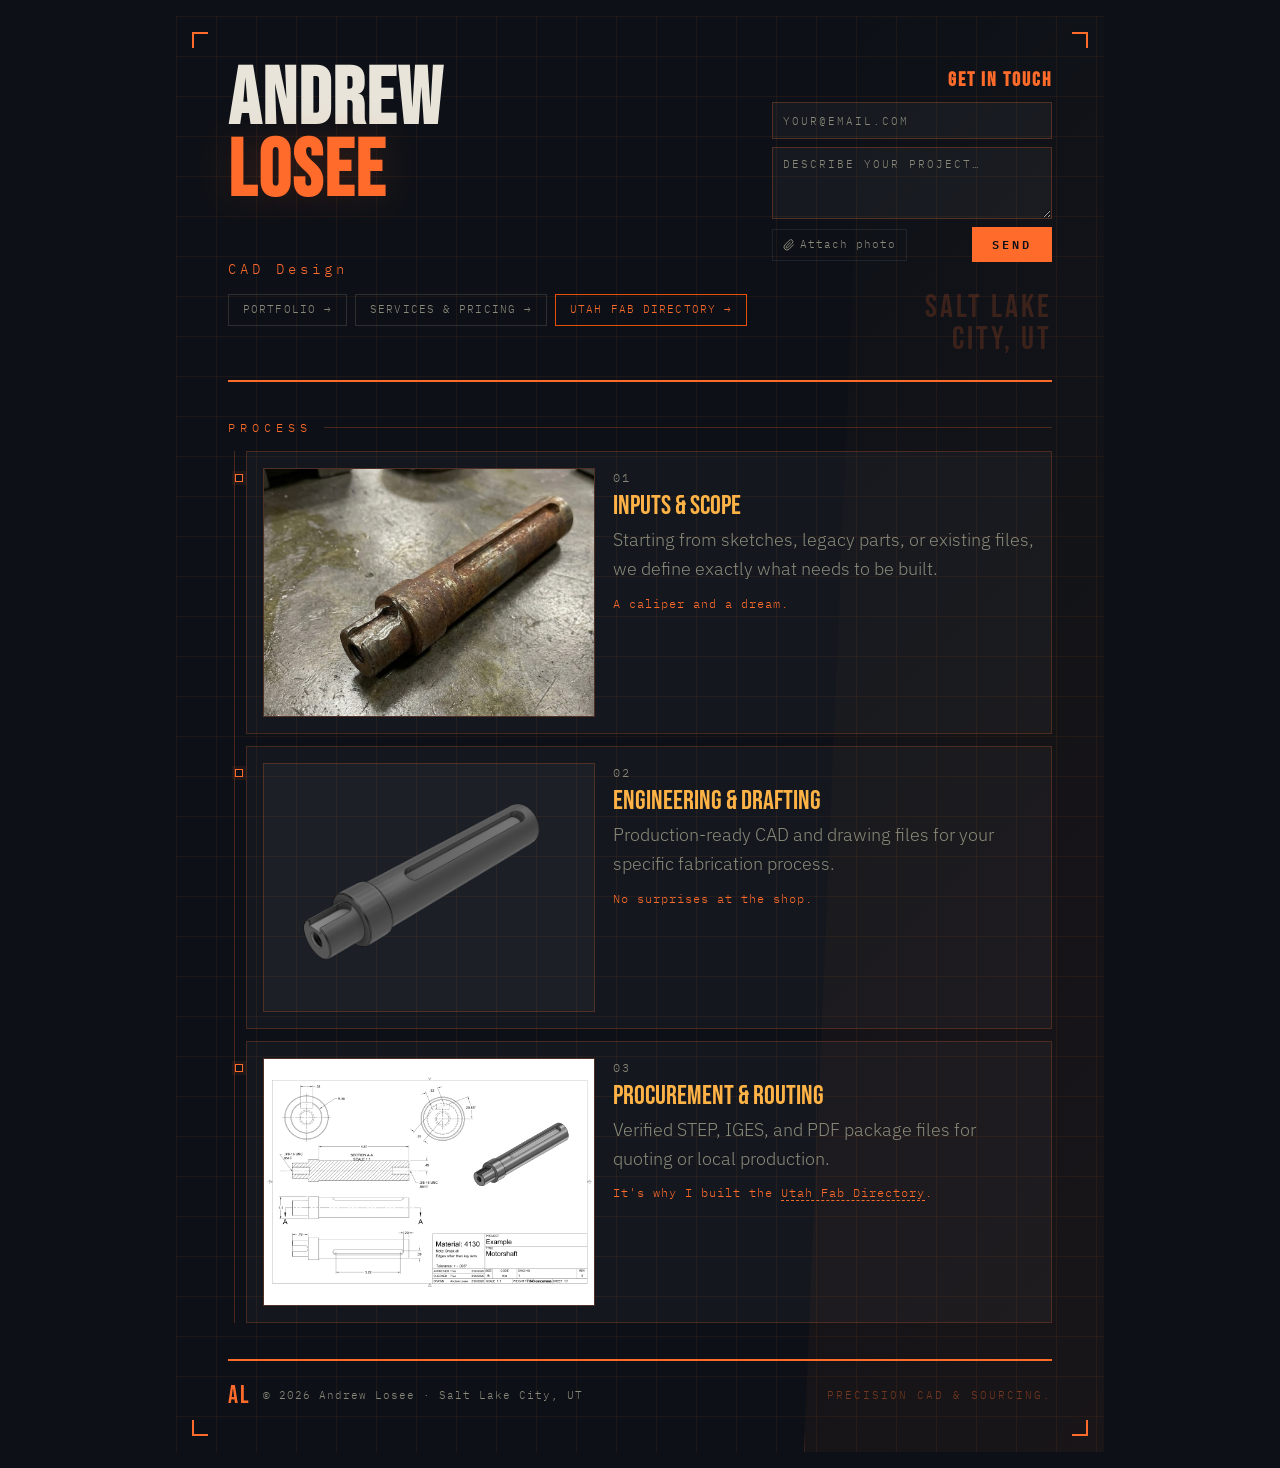
==== commit 747c7578: "making pricing changes, descriptions, and flyer" ====
--- a/src/index.html
+++ b/src/index.html
@@ -147,7 +147,7 @@
             <div class="timeline-content">
               <div class="step-num">03</div>
               <div class="step-title">Procurement &amp; Routing</div>
-              <div class="step-desc">Verified STEP, IGES, and PDF packages for fast quoting and reliable local production.</div>
+              <div class="step-desc">Verified STEP, IGES, and PDF package files for quoting or local production.</div>
               <div class="step-caption">It's why I built the <a href="/directory/" class="inline-link">Utah Fab Directory</a>.</div>
             </div>
           </article>
--- a/src/css/site.css
+++ b/src/css/site.css
@@ -133,7 +133,7 @@
   font-size: var(--fs-base);
   color: var(--orange);
   letter-spacing: 4px;
-  margin-top: 10px;
+  margin-top: 50px;
 }
 
 .badge {
@@ -143,7 +143,7 @@
   font-size: var(--fs-lg);
   letter-spacing: 2px;
   padding: 6px 14px;
-  border-radius: var(--radius);
+  bo21rder-radius: var(--radius);
   white-space: nowrap;
   flex-shrink: 0;
 }
